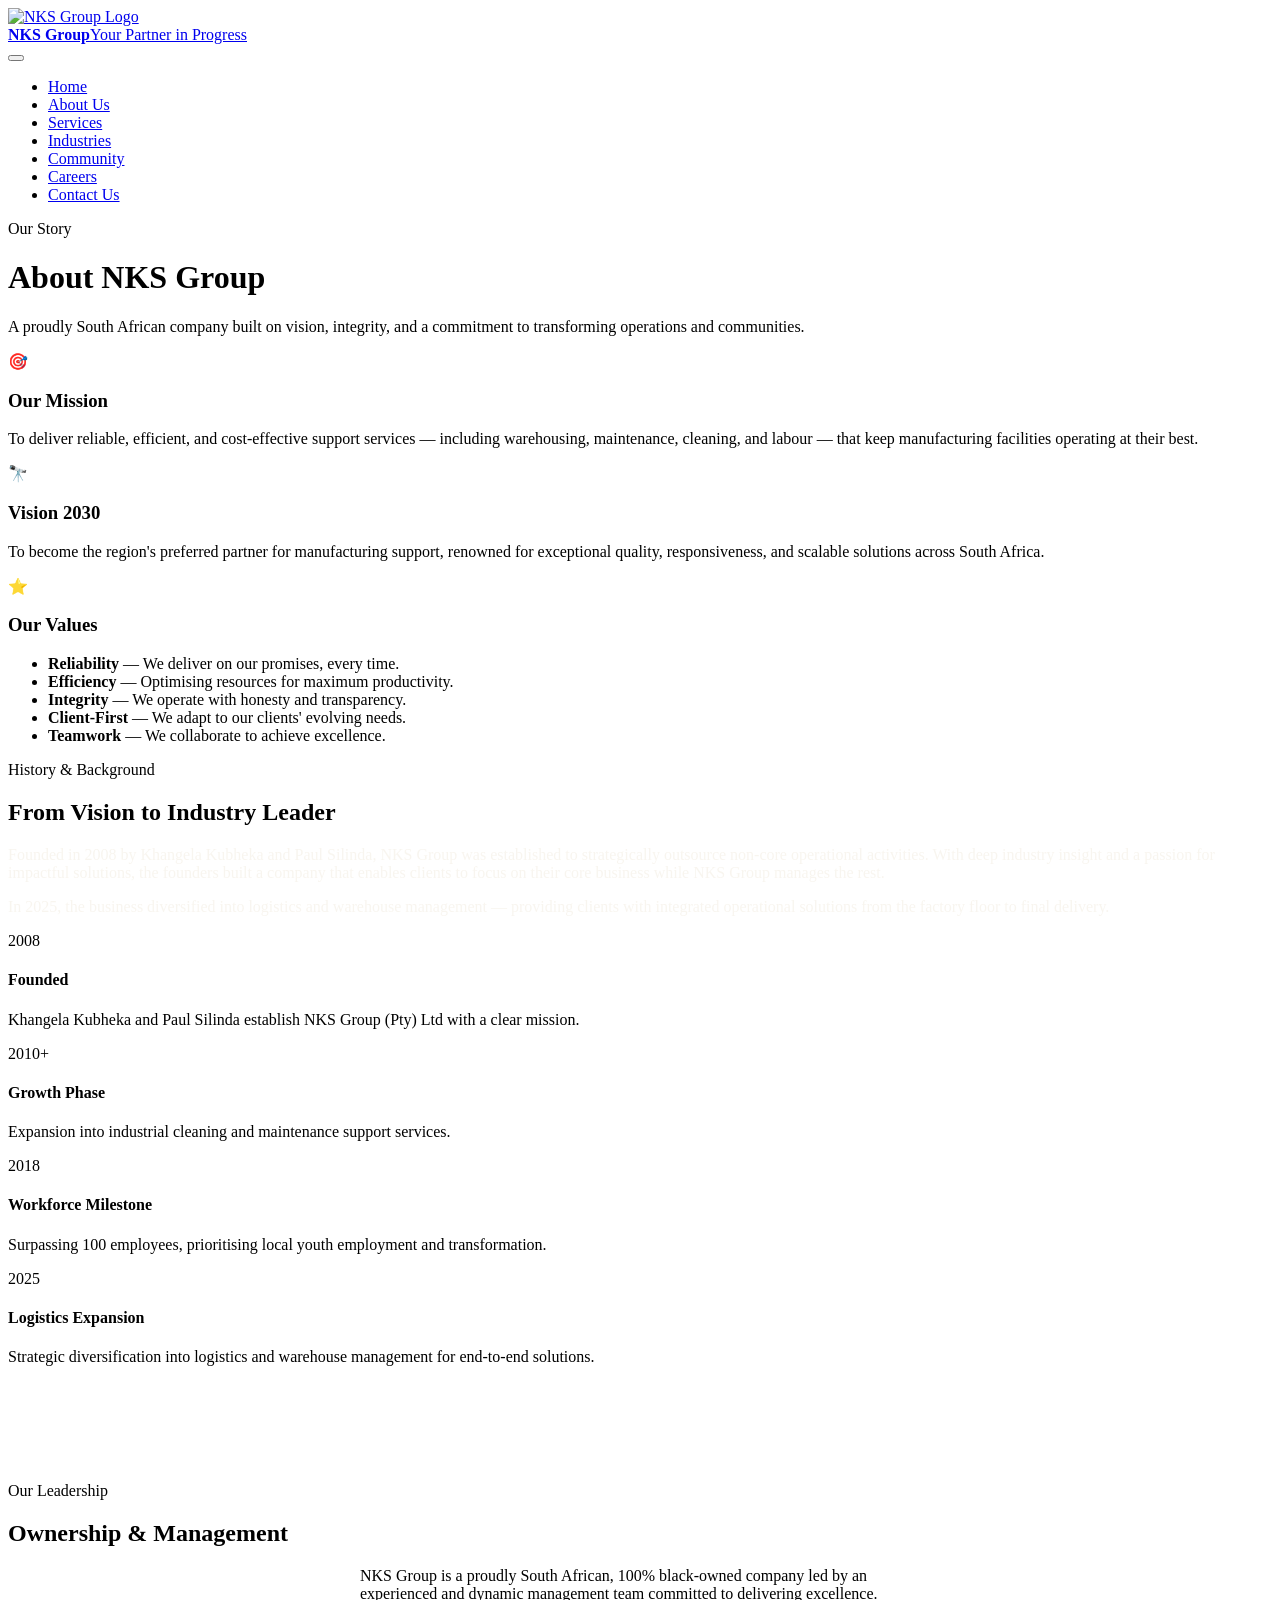
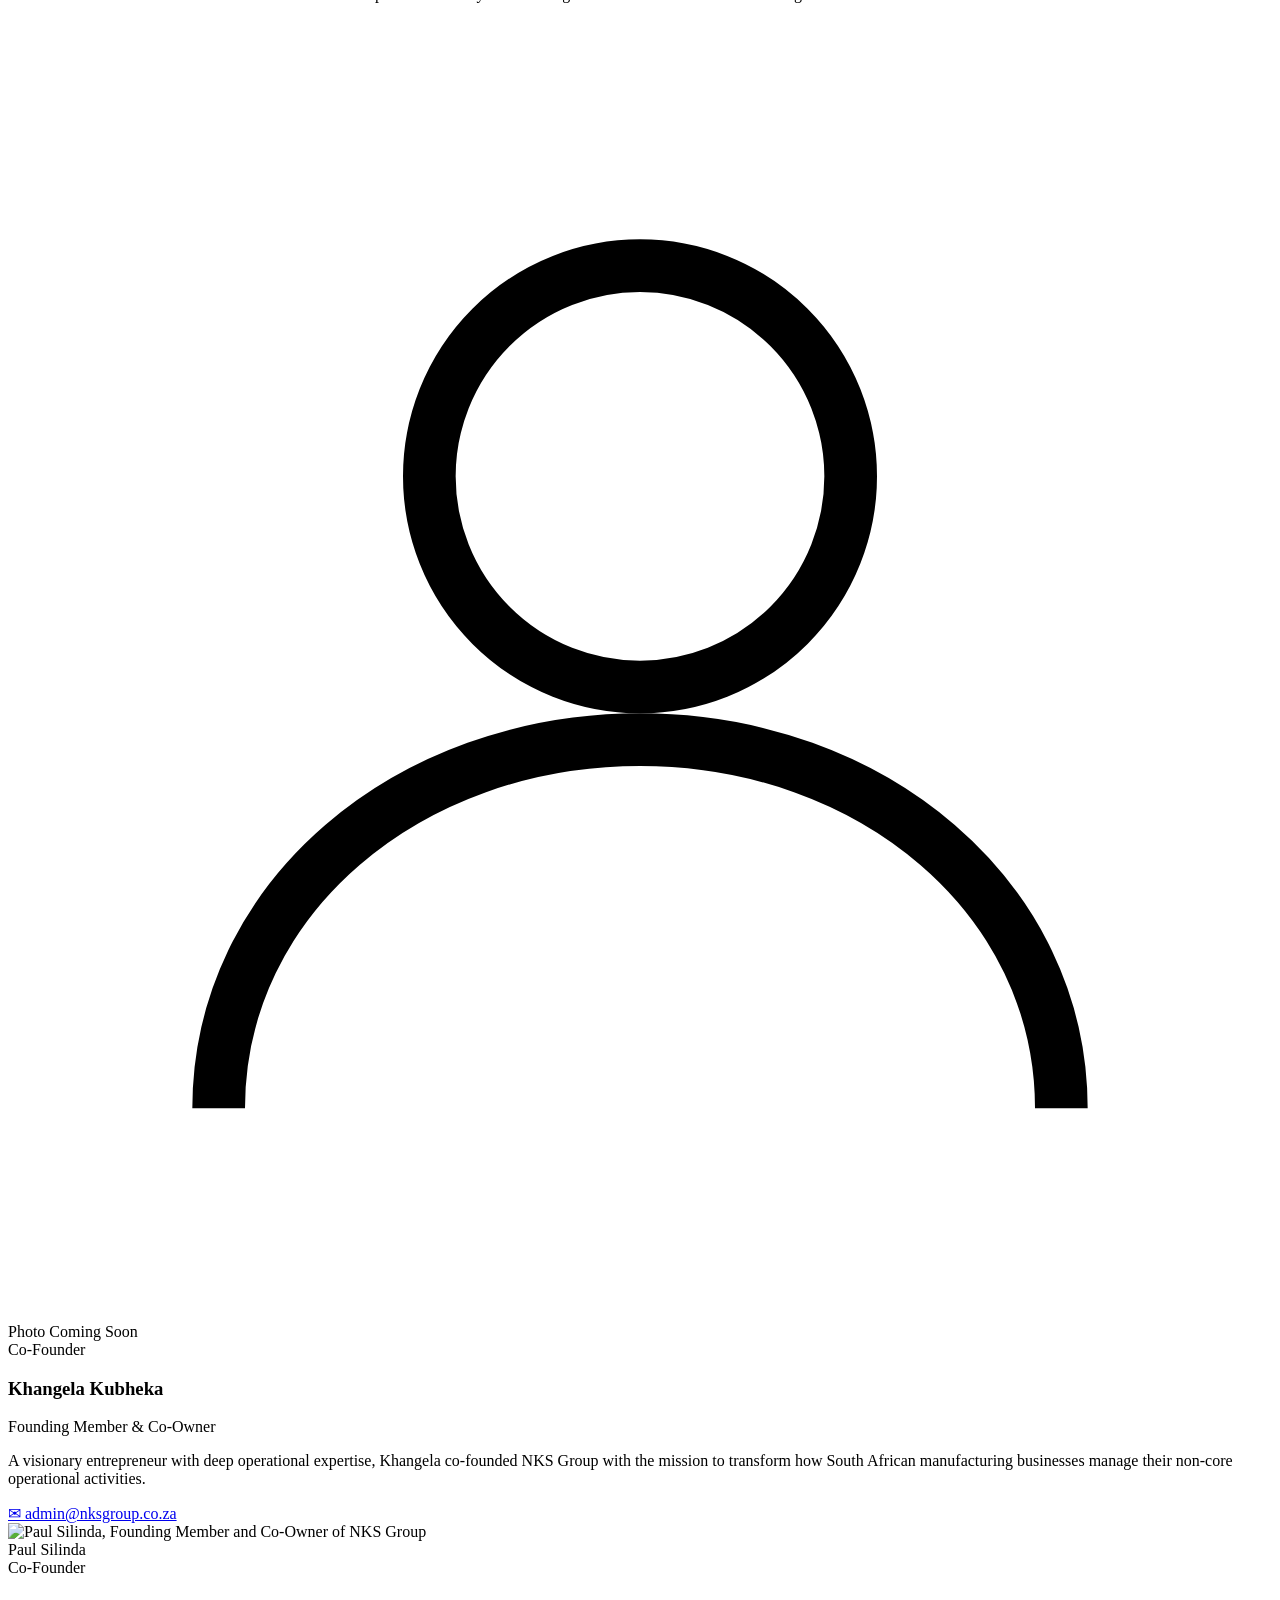
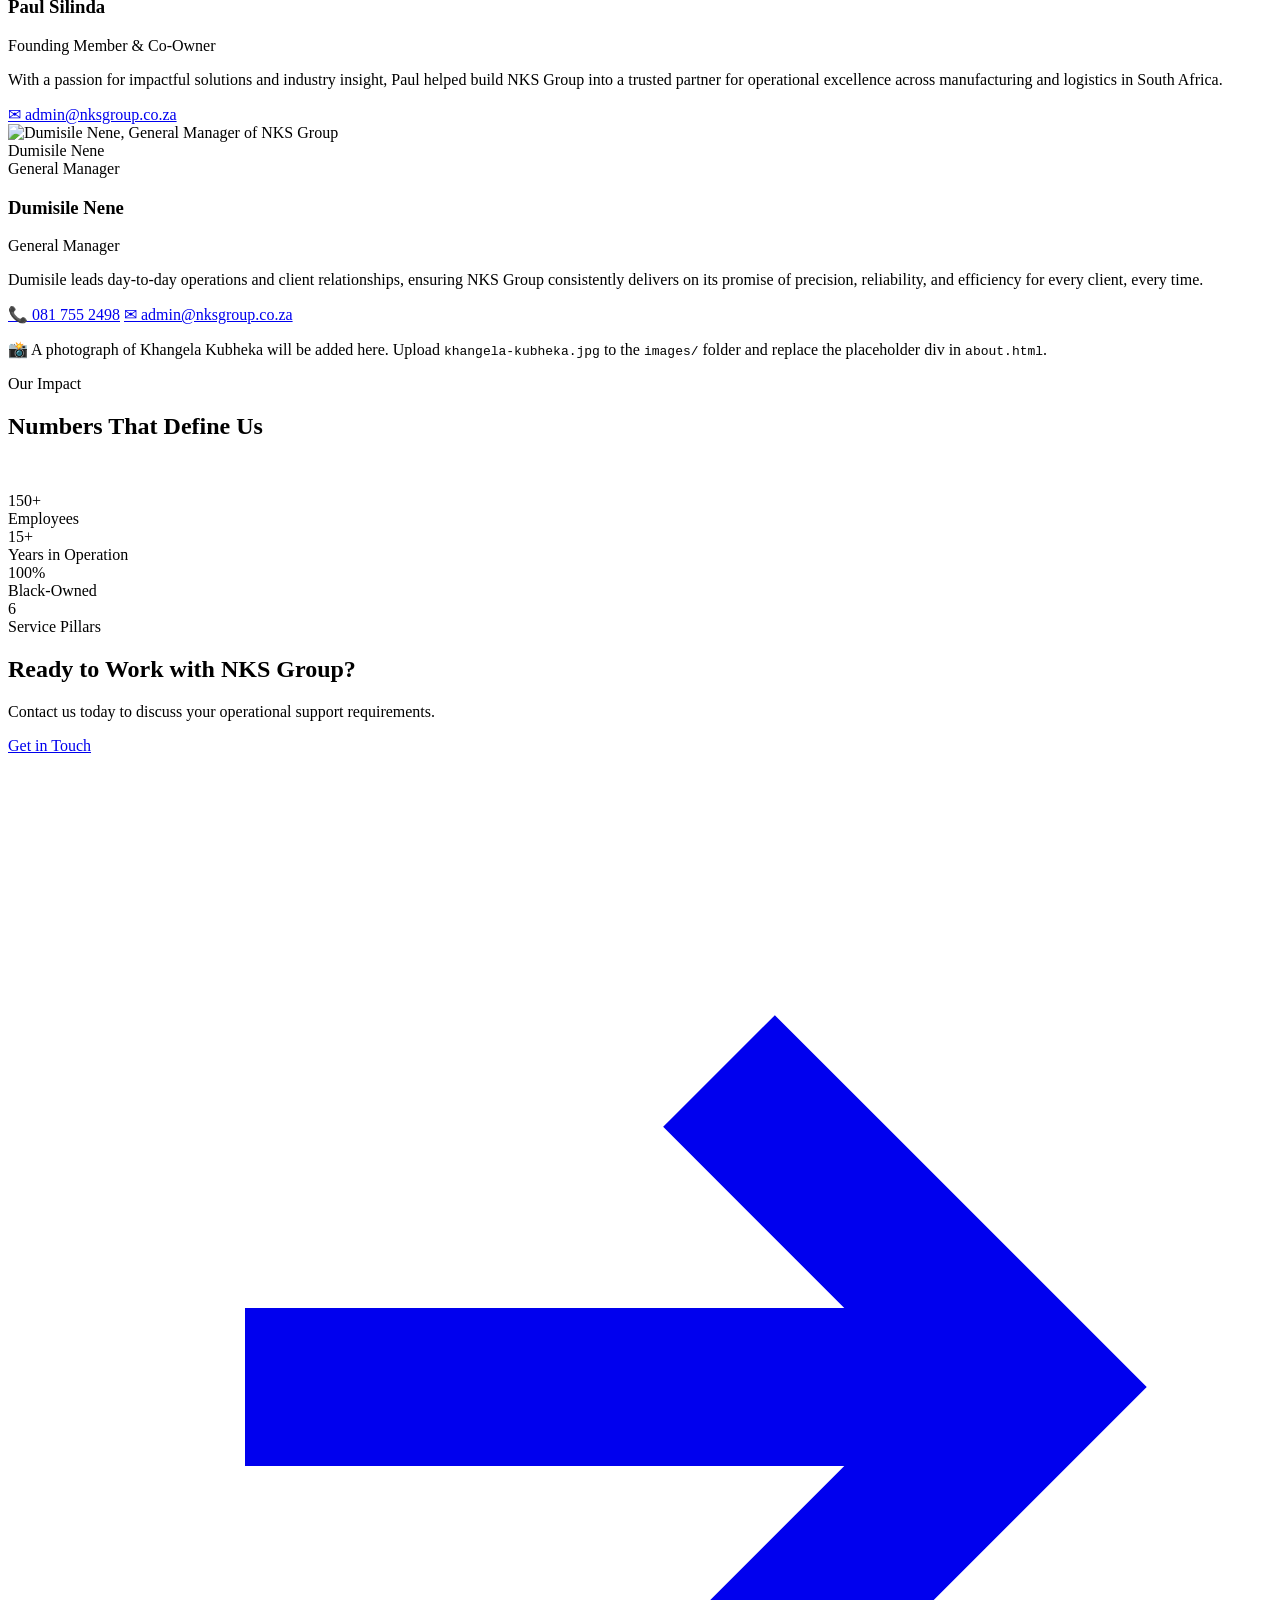
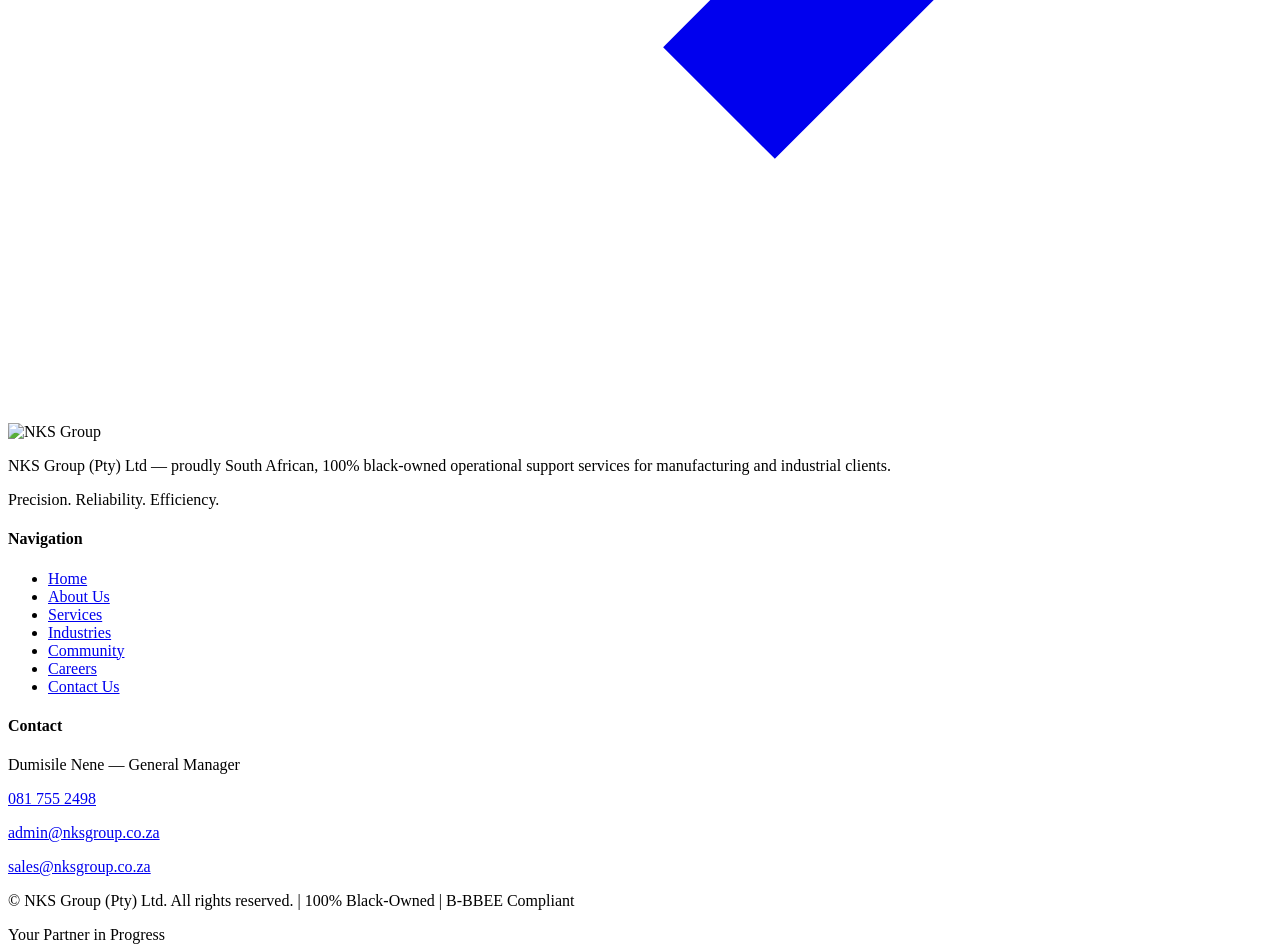
==== about.html @ 4000f58e "Add files via upload" ====
<!DOCTYPE html>
<html lang="en">
<head>
  <meta charset="UTF-8"/><meta name="viewport" content="width=device-width, initial-scale=1.0"/>
  <meta name="description" content="About NKS Group — Our mission, vision, values, history and leadership team."/>
  <title>About Us — NKS Group (Pty) Ltd</title>
  <link rel="stylesheet" href="css/style.css"/>
</head>
<body>

<nav class="navbar" id="navbar">
  <div class="nav-inner">
    <a href="index.html" class="nav-logo"><img src="images/logo.png" alt="NKS Group Logo"/><div class="nav-logo-text"><strong>NKS Group</strong><span>Your Partner in Progress</span></div></a>
    <button class="nav-toggle" id="navToggle" aria-expanded="false" aria-label="Toggle navigation"><span></span><span></span><span></span></button>
    <ul class="nav-links" id="navLinks">
      <li><a href="index.html">Home</a></li>
      <li><a href="about.html" class="active">About Us</a></li>
      <li><a href="services.html">Services</a></li>
      <li><a href="industries.html">Industries</a></li>
      <li><a href="community.html">Community</a></li>
      <li><a href="careers.html">Careers</a></li>
      <li><a href="contact.html" class="nav-cta-btn">Contact Us</a></li>
    </ul>
  </div>
</nav>

<div class="page-hero">
  <div class="wrap page-hero-inner">
    <div class="eyebrow light">Our Story</div>
    <h1>About NKS Group</h1>
    <div class="page-hero-line"></div>
    <p>A proudly South African company built on vision, integrity, and a commitment to transforming operations and communities.</p>
  </div>
</div>

<!-- MVV -->
<section class="section">
  <div class="wrap">
    <div class="mvv-row">
      <div class="mvv-card dark fade-up">
        <span class="mvv-icon">🎯</span>
        <h3>Our Mission</h3>
        <p>To deliver reliable, efficient, and cost-effective support services — including warehousing, maintenance, cleaning, and labour — that keep manufacturing facilities operating at their best.</p>
      </div>
      <div class="mvv-card green fade-up">
        <span class="mvv-icon">🔭</span>
        <h3>Vision 2030</h3>
        <p>To become the region's preferred partner for manufacturing support, renowned for exceptional quality, responsiveness, and scalable solutions across South Africa.</p>
      </div>
      <div class="mvv-card light fade-up">
        <span class="mvv-icon">⭐</span>
        <h3>Our Values</h3>
        <ul class="values-ul">
          <li><strong>Reliability</strong> — We deliver on our promises, every time.</li>
          <li><strong>Efficiency</strong> — Optimising resources for maximum productivity.</li>
          <li><strong>Integrity</strong> — We operate with honesty and transparency.</li>
          <li><strong>Client-First</strong> — We adapt to our clients' evolving needs.</li>
          <li><strong>Teamwork</strong> — We collaborate to achieve excellence.</li>
        </ul>
      </div>
    </div>
  </div>
</section>

<!-- HISTORY -->
<section class="section" style="background:var(--navy-2); padding-top:0; padding-bottom:100px;">
  <div class="wrap">
    <div class="grid-2">
      <div class="col-txt">
        <div class="eyebrow light">History &amp; Background</div>
        <h2 style="color:var(--cream)">From Vision to Industry Leader</h2>
        <span class="gold-line"></span>
        <p style="color:rgba(245,240,232,0.68)">Founded in 2008 by Khangela Kubheka and Paul Silinda, NKS Group was established to strategically outsource non-core operational activities. With deep industry insight and a passion for impactful solutions, the founders built a company that enables clients to focus on their core business while NKS Group manages the rest.</p>
        <p style="color:rgba(245,240,232,0.68)">In 2025, the business diversified into logistics and warehouse management — providing clients with integrated operational solutions from the factory floor to final delivery.</p>
      </div>
      <div class="col-img">
        <div class="tl">
          <div class="tl-item fade-up">
            <span class="tl-year">2008</span>
            <h4>Founded</h4>
            <p>Khangela Kubheka and Paul Silinda establish NKS Group (Pty) Ltd with a clear mission.</p>
          </div>
          <div class="tl-item fade-up">
            <span class="tl-year">2010+</span>
            <h4>Growth Phase</h4>
            <p>Expansion into industrial cleaning and maintenance support services.</p>
          </div>
          <div class="tl-item fade-up">
            <span class="tl-year">2018</span>
            <h4>Workforce Milestone</h4>
            <p>Surpassing 100 employees, prioritising local youth employment and transformation.</p>
          </div>
          <div class="tl-item fade-up">
            <span class="tl-year">2025</span>
            <h4>Logistics Expansion</h4>
            <p>Strategic diversification into logistics and warehouse management for end-to-end solutions.</p>
          </div>
        </div>
      </div>
    </div>
  </div>
</section>

<!-- LEADERSHIP -->
<section class="section team-section">
  <div class="wrap">
    <div class="txt-center">
      <div class="eyebrow">Our Leadership</div>
      <h2>Ownership &amp; Management</h2>
      <span class="gold-line center"></span>
      <p style="max-width:560px;margin:0 auto 52px;">NKS Group is a proudly South African, 100% black-owned company led by an experienced and dynamic management team committed to delivering excellence.</p>
    </div>

    <div class="team-grid">

      <!-- KHANGELA KUBHEKA — placeholder -->
      <div class="team-card fade-up">
        <div class="team-photo">
          <div class="team-photo-placeholder">
            <svg viewBox="0 0 24 24" fill="none" stroke="currentColor" stroke-width="1"><circle cx="12" cy="8" r="4"/><path d="M4 20c0-4 3.6-7 8-7s8 3 8 7"/></svg>
            <span>Photo Coming Soon</span>
          </div>
          <div class="team-photo-overlay"></div>
        </div>
        <div class="team-body">
          <span class="team-badge founder">Co-Founder</span>
          <h3>Khangela Kubheka</h3>
          <span class="team-role">Founding Member &amp; Co-Owner</span>
          <p class="team-bio">A visionary entrepreneur with deep operational expertise, Khangela co-founded NKS Group with the mission to transform how South African manufacturing businesses manage their non-core operational activities.</p>
          <div class="team-links">
            <a href="mailto:admin@nksgroup.co.za" class="team-link">✉ admin@nksgroup.co.za</a>
          </div>
        </div>
      </div>

      <!-- PAUL SILINDA — real photo -->
      <div class="team-card fade-up">
        <div class="team-photo bw">
          <img src="images/paul-silinda.png" alt="Paul Silinda, Founding Member and Co-Owner of NKS Group"/>
          <div class="team-photo-overlay"></div>
          <div class="team-photo-name"><span>Paul Silinda</span></div>
        </div>
        <div class="team-body">
          <span class="team-badge founder">Co-Founder</span>
          <h3>Paul Silinda</h3>
          <span class="team-role">Founding Member &amp; Co-Owner</span>
          <p class="team-bio">With a passion for impactful solutions and industry insight, Paul helped build NKS Group into a trusted partner for operational excellence across manufacturing and logistics in South Africa.</p>
          <div class="team-links">
            <a href="mailto:admin@nksgroup.co.za" class="team-link">✉ admin@nksgroup.co.za</a>
          </div>
        </div>
      </div>

      <!-- DUMISILE NENE — real photo -->
      <div class="team-card fade-up">
        <div class="team-photo">
          <img src="images/dumisile-nene.jpg" alt="Dumisile Nene, General Manager of NKS Group"/>
          <div class="team-photo-overlay"></div>
          <div class="team-photo-name"><span>Dumisile Nene</span></div>
        </div>
        <div class="team-body">
          <span class="team-badge gm">General Manager</span>
          <h3>Dumisile Nene</h3>
          <span class="team-role">General Manager</span>
          <p class="team-bio">Dumisile leads day-to-day operations and client relationships, ensuring NKS Group consistently delivers on its promise of precision, reliability, and efficiency for every client, every time.</p>
          <div class="team-links">
            <a href="tel:0817552498" class="team-link">📞 081 755 2498</a>
            <a href="mailto:admin@nksgroup.co.za" class="team-link">✉ admin@nksgroup.co.za</a>
          </div>
        </div>
      </div>

    </div>
    <p class="photo-pending">📸 A photograph of Khangela Kubheka will be added here. Upload <code>khangela-kubheka.jpg</code> to the <code>images/</code> folder and replace the placeholder div in <code>about.html</code>.</p>
  </div>
</section>

<!-- IMPACT -->
<section class="section impact-section">
  <div class="wrap txt-center">
    <div class="eyebrow light">Our Impact</div>
    <h2>Numbers That Define Us</h2>
    <span class="gold-line center"></span>
    <div class="impact-grid" style="margin-top:52px">
      <div class="impact-tile fade-up"><div class="impact-n">150+</div><span class="impact-l">Employees</span></div>
      <div class="impact-tile fade-up"><div class="impact-n">15+</div><span class="impact-l">Years in Operation</span></div>
      <div class="impact-tile fade-up"><div class="impact-n">100%</div><span class="impact-l">Black-Owned</span></div>
      <div class="impact-tile fade-up"><div class="impact-n">6</div><span class="impact-l">Service Pillars</span></div>
    </div>
  </div>
</section>

<section class="cta-band"><div class="cta-band-inner">
  <h2>Ready to Work with NKS Group?</h2>
  <p>Contact us today to discuss your operational support requirements.</p>
  <a href="contact.html" class="btn btn-gold">Get in Touch <svg viewBox="0 0 16 16" fill="none" stroke="currentColor" stroke-width="2"><path d="M3 8h10M9 4l4 4-4 4"/></svg></a>
</div></section>

<footer class="footer"><div class="wrap">
  <div class="footer-grid">
    <div class="footer-brand"><img src="images/logo.png" alt="NKS Group"/><p>NKS Group (Pty) Ltd — proudly South African, 100% black-owned operational support services for manufacturing and industrial clients.</p><div class="footer-tagline">Precision. Reliability. Efficiency.</div></div>
    <div class="footer-col"><h4>Navigation</h4><ul><li><a href="index.html">Home</a></li><li><a href="about.html">About Us</a></li><li><a href="services.html">Services</a></li><li><a href="industries.html">Industries</a></li><li><a href="community.html">Community</a></li><li><a href="careers.html">Careers</a></li><li><a href="contact.html">Contact Us</a></li></ul></div>
    <div class="footer-col"><h4>Contact</h4><p>Dumisile Nene — General Manager</p><p><a href="tel:0817552498">081 755 2498</a></p><p><a href="mailto:admin@nksgroup.co.za">admin@nksgroup.co.za</a></p><p><a href="mailto:sales@nksgroup.co.za">sales@nksgroup.co.za</a></p></div>
  </div>
  <div class="footer-bottom"><p>© <span id="year"></span> NKS Group (Pty) Ltd. All rights reserved. | 100% Black-Owned | B-BBEE Compliant</p><span class="footer-bottom-right">Your Partner in Progress</span></div>
</div></footer>
<script src="js/main.js"></script>
</body>
</html>
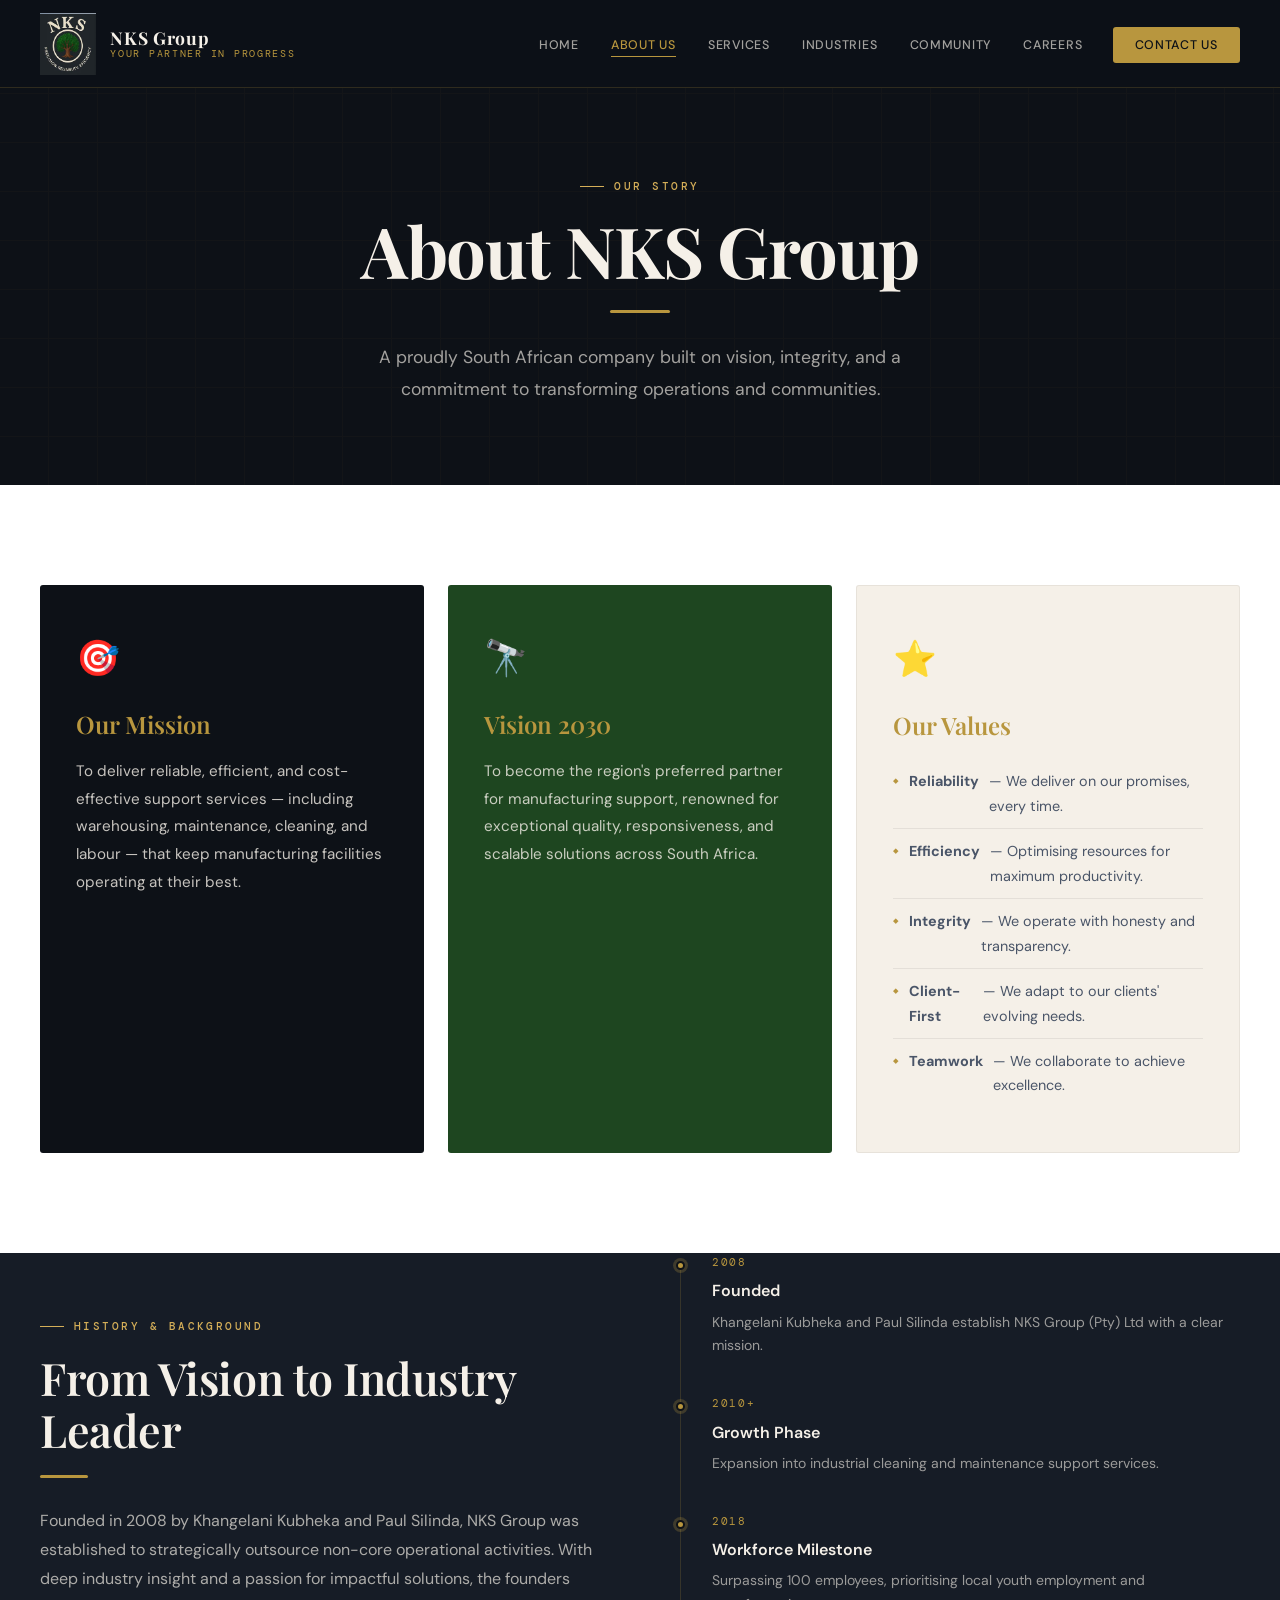
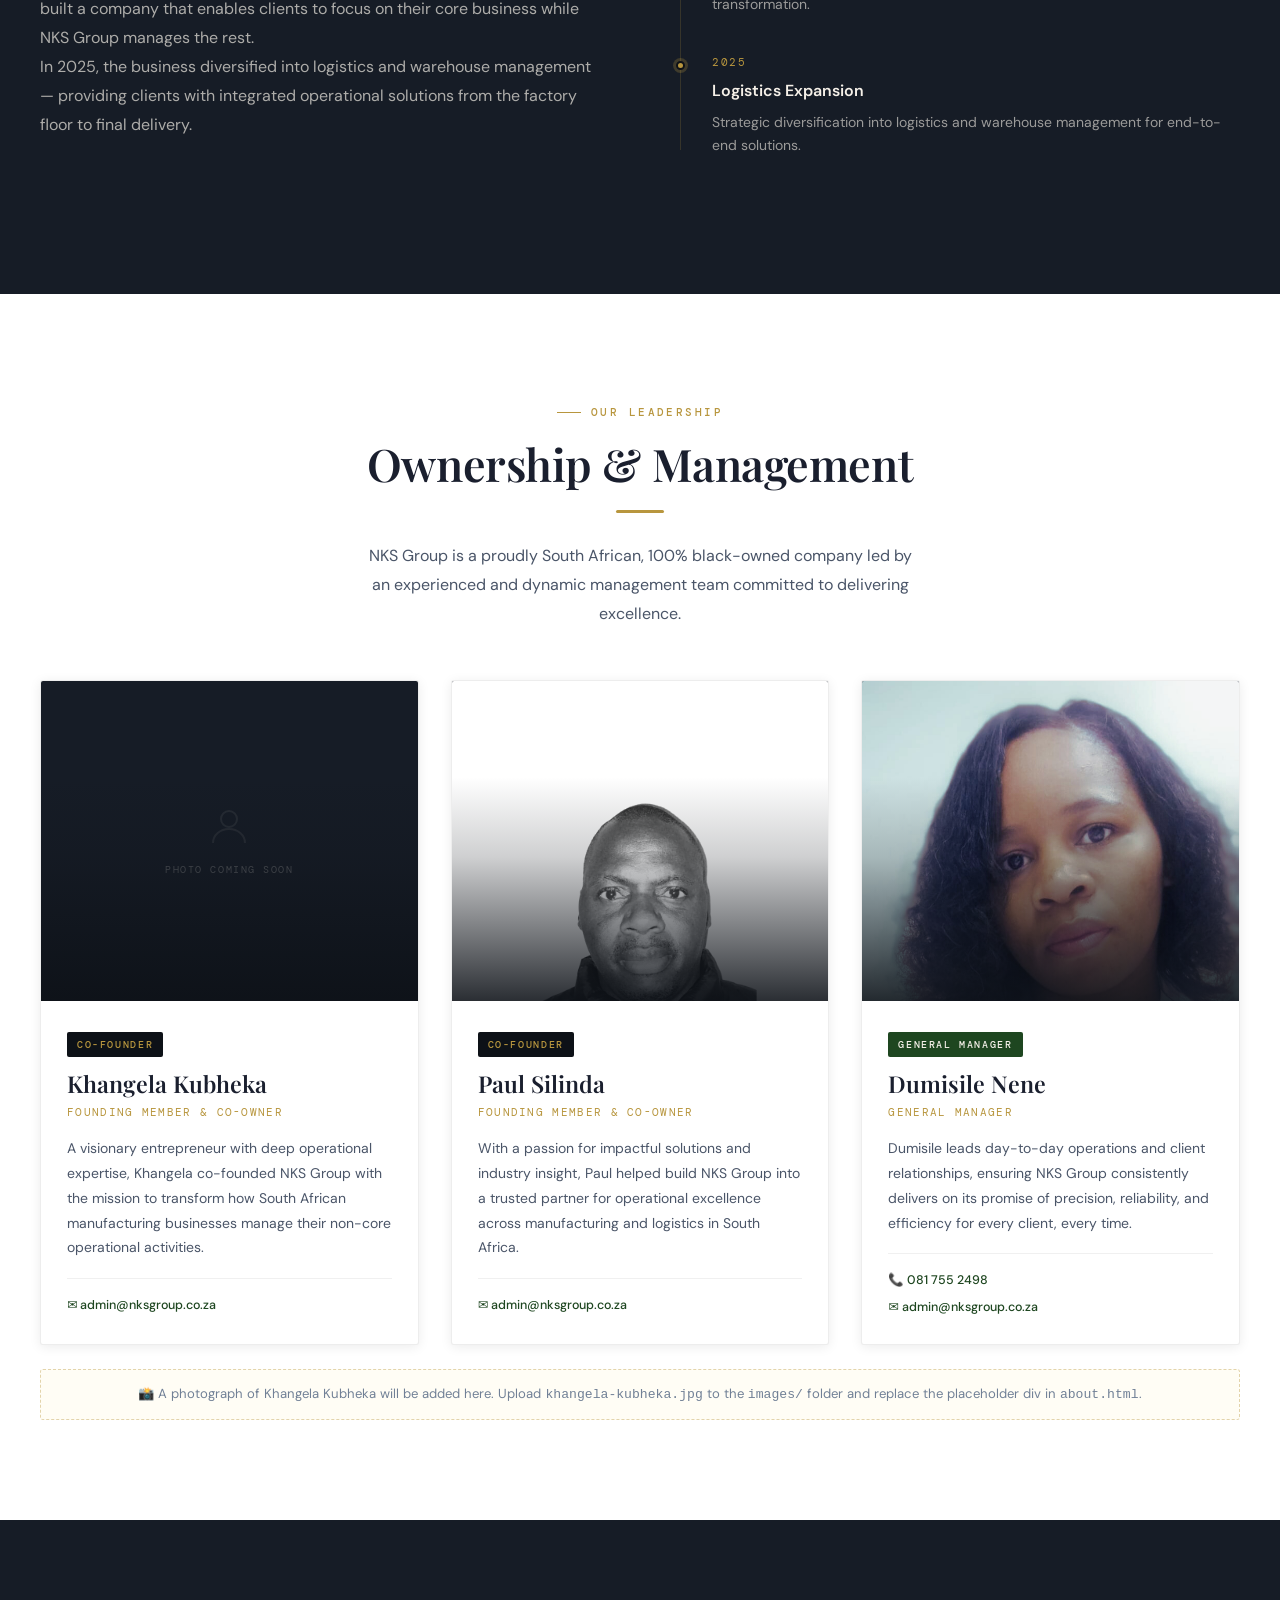
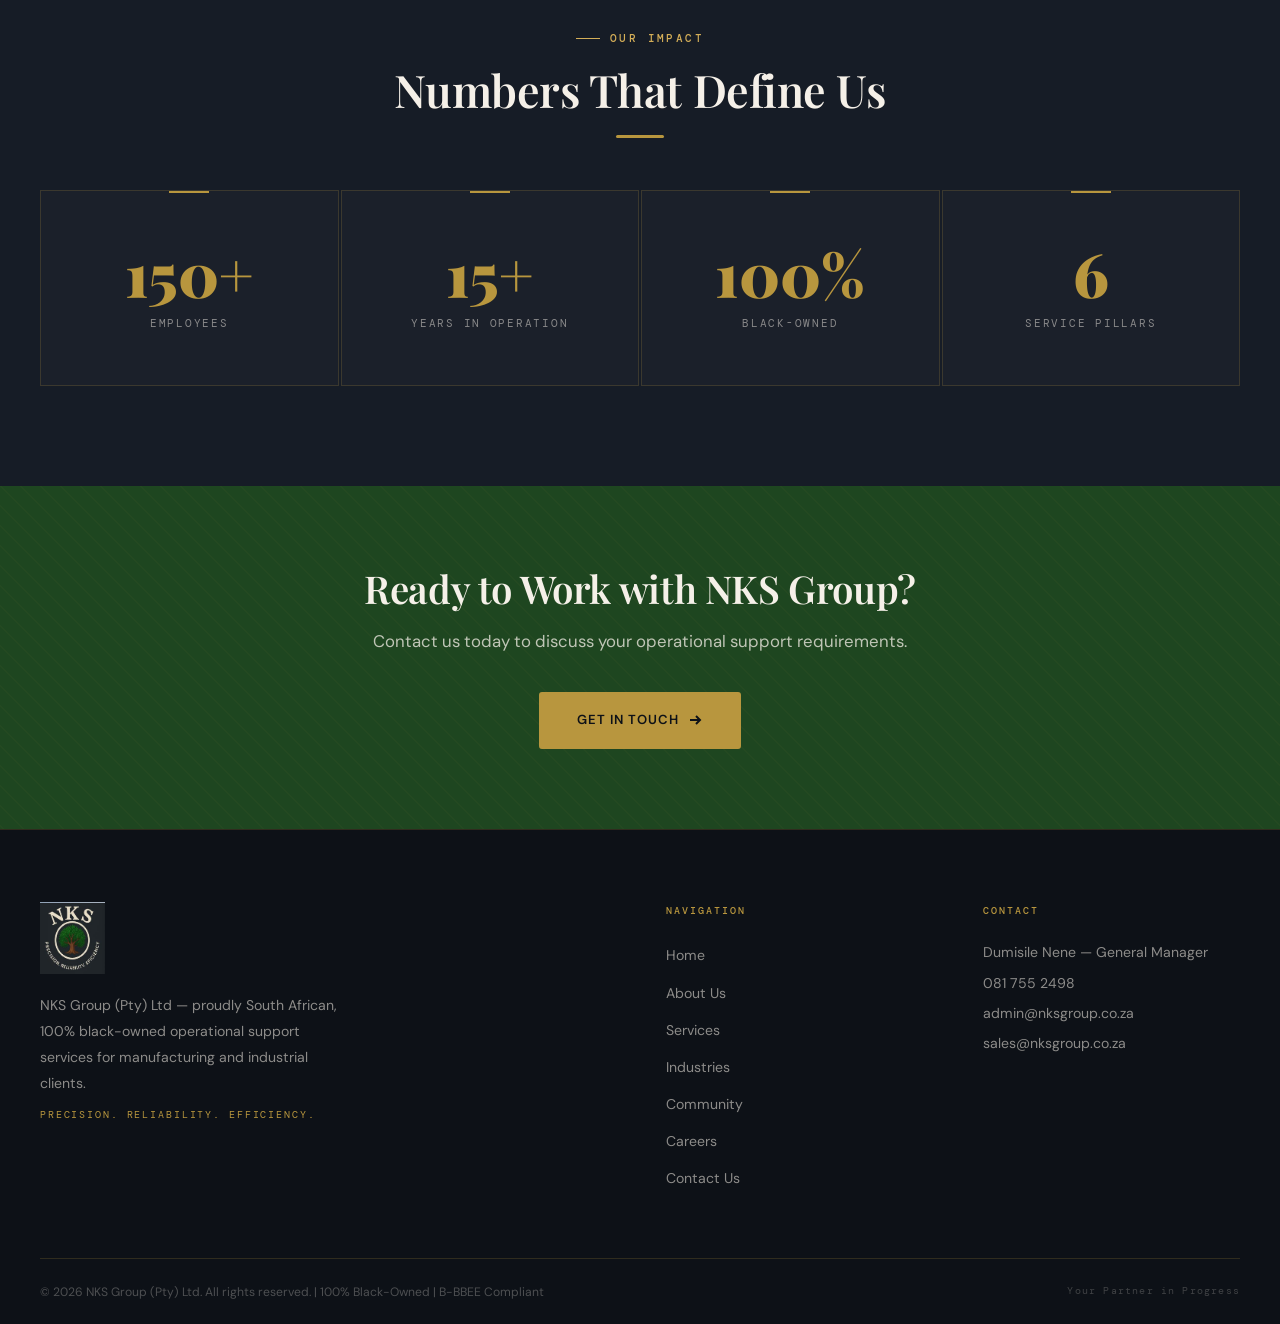
==== commit 08fbcc00: "Update about.html" ====
--- a/about.html
+++ b/about.html
@@ -70,7 +70,7 @@
         <div class="eyebrow light">History &amp; Background</div>
         <h2 style="color:var(--cream)">From Vision to Industry Leader</h2>
         <span class="gold-line"></span>
-        <p style="color:rgba(245,240,232,0.68)">Founded in 2008 by Khangela Kubheka and Paul Silinda, NKS Group was established to strategically outsource non-core operational activities. With deep industry insight and a passion for impactful solutions, the founders built a company that enables clients to focus on their core business while NKS Group manages the rest.</p>
+        <p style="color:rgba(245,240,232,0.68)">Founded in 2008 by Khangelani Kubheka and Paul Silinda, NKS Group was established to strategically outsource non-core operational activities. With deep industry insight and a passion for impactful solutions, the founders built a company that enables clients to focus on their core business while NKS Group manages the rest.</p>
         <p style="color:rgba(245,240,232,0.68)">In 2025, the business diversified into logistics and warehouse management — providing clients with integrated operational solutions from the factory floor to final delivery.</p>
       </div>
       <div class="col-img">
@@ -78,7 +78,7 @@
           <div class="tl-item fade-up">
             <span class="tl-year">2008</span>
             <h4>Founded</h4>
-            <p>Khangela Kubheka and Paul Silinda establish NKS Group (Pty) Ltd with a clear mission.</p>
+            <p>Khangelani Kubheka and Paul Silinda establish NKS Group (Pty) Ltd with a clear mission.</p>
           </div>
           <div class="tl-item fade-up">
             <span class="tl-year">2010+</span>
--- a/css/style.css
+++ b/css/style.css
@@ -0,0 +1,613 @@
+/* ═══════════════════════════════════════════════════════════
+   NKS GROUP — EXECUTIVE WEBSITE
+   Aesthetic: Luxury Industrial · Dark Authority · Gold Precision
+   Fonts: Playfair Display (display) + DM Sans (body)
+   Palette: Deep Navy #0d1117 · Forest Green #1e4620 · 
+            Gold #b8963e · Cream #f5f0e8 · Steel #8a9bb0
+   ═══════════════════════════════════════════════════════════ */
+
+@import url('https://fonts.googleapis.com/css2?family=Playfair+Display:ital,wght@0,400;0,600;0,700;0,900;1,400;1,600&family=DM+Sans:wght@300;400;500;600&family=DM+Mono:wght@400;500&display=swap');
+
+:root {
+  --navy:        #0d1117;
+  --navy-2:      #161c26;
+  --navy-3:      #1e2736;
+  --green:       #1e4620;
+  --green-2:     #2a5e2d;
+  --green-light: #2d6b30;
+  --gold:        #b8963e;
+  --gold-2:      #d4ae58;
+  --gold-light:  #e8c97a;
+  --cream:       #f5f0e8;
+  --cream-2:     #ede7d9;
+  --steel:       #8a9bb0;
+  --white:       #ffffff;
+  --text-dark:   #1a1f2e;
+  --text-mid:    #4a5568;
+  --text-light:  #718096;
+  --border-dark: rgba(184,150,62,0.2);
+  --border-light: rgba(184,150,62,0.15);
+
+  --font-display: 'Playfair Display', Georgia, serif;
+  --font-body:    'DM Sans', system-ui, sans-serif;
+  --font-mono:    'DM Mono', monospace;
+
+  --max-w:    1280px;
+  --nav-h:    88px;
+  --r:        3px;
+  --shadow-sm: 0 2px 12px rgba(0,0,0,0.08);
+  --shadow:    0 8px 40px rgba(0,0,0,0.14);
+  --shadow-lg: 0 20px 60px rgba(0,0,0,0.22);
+  --transition: all 0.32s cubic-bezier(0.4, 0, 0.2, 1);
+}
+
+/* ── RESET & BASE ── */
+*, *::before, *::after { box-sizing: border-box; margin: 0; padding: 0; }
+html { scroll-behavior: smooth; font-size: 16px; }
+body { font-family: var(--font-body); color: var(--text-dark); background: var(--white); line-height: 1.7; overflow-x: hidden; -webkit-font-smoothing: antialiased; }
+img { max-width: 100%; height: auto; display: block; }
+a { color: inherit; text-decoration: none; }
+ul { list-style: none; }
+button { cursor: pointer; border: none; background: none; font-family: inherit; }
+
+/* ── TYPOGRAPHY ── */
+h1 { font-family: var(--font-display); font-size: clamp(2.6rem, 5.5vw, 4.8rem); font-weight: 700; line-height: 1.08; letter-spacing: -0.02em; }
+h2 { font-family: var(--font-display); font-size: clamp(2rem, 3.5vw, 3.2rem); font-weight: 600; line-height: 1.15; letter-spacing: -0.01em; }
+h3 { font-family: var(--font-display); font-size: clamp(1.3rem, 2vw, 1.75rem); font-weight: 600; line-height: 1.3; }
+h4 { font-family: var(--font-body); font-size: 0.95rem; font-weight: 600; }
+p  { font-size: 1rem; line-height: 1.82; color: var(--text-mid); }
+
+/* ── LAYOUT ── */
+.wrap    { max-width: var(--max-w); margin: 0 auto; padding: 0 40px; }
+.section { padding: 100px 0; }
+.section-sm { padding: 64px 0; }
+.grid-2  { display: grid; grid-template-columns: 1fr 1fr; gap: 80px; align-items: center; }
+.grid-3  { display: grid; grid-template-columns: repeat(3, 1fr); gap: 28px; }
+.grid-4  { display: grid; grid-template-columns: repeat(4, 1fr); gap: 24px; }
+.grid-2.flip .col-img { order: 2; }
+.grid-2.flip .col-txt { order: 1; }
+.txt-center { text-align: center; }
+
+/* ── LABELS / EYEBROWS ── */
+.eyebrow {
+  display: inline-flex; align-items: center; gap: 10px;
+  font-family: var(--font-mono); font-size: 0.7rem; font-weight: 500;
+  letter-spacing: 0.22em; text-transform: uppercase; color: var(--gold);
+  margin-bottom: 16px;
+}
+.eyebrow::before { content: ''; display: block; width: 24px; height: 1px; background: var(--gold); }
+.eyebrow.light { color: var(--gold-2); }
+.eyebrow.light::before { background: var(--gold-2); }
+
+/* ── BUTTONS ── */
+.btn {
+  display: inline-flex; align-items: center; gap: 8px;
+  font-family: var(--font-body); font-size: 0.82rem; font-weight: 600;
+  letter-spacing: 0.08em; text-transform: uppercase;
+  padding: 15px 36px; border-radius: var(--r);
+  transition: var(--transition); position: relative; overflow: hidden;
+}
+.btn-gold { background: var(--gold); color: var(--navy); border: 2px solid var(--gold); }
+.btn-gold:hover { background: var(--gold-2); border-color: var(--gold-2); transform: translateY(-2px); box-shadow: 0 10px 28px rgba(184,150,62,0.4); }
+.btn-ghost { background: transparent; color: var(--cream); border: 2px solid rgba(245,240,232,0.35); }
+.btn-ghost:hover { border-color: var(--gold); color: var(--gold); }
+.btn-dark { background: var(--navy); color: var(--gold); border: 2px solid var(--navy); }
+.btn-dark:hover { background: var(--navy-3); transform: translateY(-2px); box-shadow: var(--shadow-sm); }
+.btn-outline-gold { background: transparent; color: var(--gold); border: 2px solid var(--gold); }
+.btn-outline-gold:hover { background: var(--gold); color: var(--navy); }
+.btn svg { width: 16px; height: 16px; transition: transform 0.2s; }
+.btn:hover svg { transform: translateX(3px); }
+
+/* ── DIVIDER LINE ── */
+.gold-line { display: block; width: 48px; height: 3px; background: var(--gold); margin: 20px 0 28px; border-radius: 2px; }
+.gold-line.center { margin: 20px auto 28px; }
+
+/* ══════════════════════════════════════════════════
+   NAVIGATION
+══════════════════════════════════════════════════ */
+.navbar {
+  position: fixed; top: 0; left: 0; right: 0; z-index: 999;
+  height: var(--nav-h);
+  background: rgba(13,17,23,0.96);
+  backdrop-filter: blur(20px) saturate(180%);
+  border-bottom: 1px solid var(--border-dark);
+  transition: var(--transition);
+}
+.navbar.scrolled { height: 72px; background: rgba(13,17,23,0.99); }
+.nav-inner {
+  max-width: var(--max-w); margin: 0 auto; padding: 0 40px;
+  height: 100%; display: flex; align-items: center; justify-content: space-between;
+}
+.nav-logo { display: flex; align-items: center; gap: 14px; }
+.nav-logo img { height: 62px; width: auto; transition: var(--transition); }
+.navbar.scrolled .nav-logo img { height: 52px; }
+.nav-logo-text { display: flex; flex-direction: column; line-height: 1.2; }
+.nav-logo-text strong { font-family: var(--font-display); font-size: 1.1rem; font-weight: 700; color: var(--cream); letter-spacing: 0.04em; }
+.nav-logo-text span { font-family: var(--font-mono); font-size: 0.6rem; letter-spacing: 0.18em; text-transform: uppercase; color: var(--gold); }
+.nav-links { display: flex; align-items: center; gap: 4px; }
+.nav-links a {
+  font-size: 0.78rem; font-weight: 500; letter-spacing: 0.06em; text-transform: uppercase;
+  color: rgba(245,240,232,0.65); padding: 8px 14px; border-radius: var(--r);
+  transition: var(--transition); position: relative;
+}
+.nav-links a::after {
+  content: ''; position: absolute; bottom: 4px; left: 14px; right: 14px;
+  height: 1px; background: var(--gold); transform: scaleX(0);
+  transform-origin: left; transition: transform 0.3s ease;
+}
+.nav-links a:hover { color: var(--cream); }
+.nav-links a:hover::after, .nav-links a.active::after { transform: scaleX(1); }
+.nav-links a.active { color: var(--gold); }
+.nav-cta-btn {
+  font-size: 0.75rem; font-weight: 600; letter-spacing: 0.1em; text-transform: uppercase;
+  background: var(--gold); color: var(--navy) !important; padding: 10px 22px !important;
+  border-radius: var(--r); margin-left: 12px; transition: var(--transition) !important;
+}
+.nav-cta-btn::after { display: none !important; }
+.nav-cta-btn:hover { background: var(--gold-2) !important; transform: translateY(-1px); box-shadow: 0 6px 20px rgba(184,150,62,0.35) !important; }
+.nav-toggle { display: none; flex-direction: column; gap: 5px; padding: 8px; }
+.nav-toggle span { display: block; width: 22px; height: 2px; background: var(--cream); border-radius: 2px; transition: var(--transition); }
+
+/* ══════════════════════════════════════════════════
+   HERO — HOMEPAGE
+══════════════════════════════════════════════════ */
+.hero {
+  min-height: 100vh;
+  background: var(--navy);
+  display: grid; grid-template-columns: 1fr 1fr;
+  align-items: center;
+  padding: calc(var(--nav-h) + 60px) 80px 80px;
+  gap: 60px;
+  position: relative; overflow: hidden;
+}
+.hero-texture {
+  position: absolute; inset: 0; pointer-events: none; opacity: 0.035;
+  background-image:
+    repeating-linear-gradient(0deg, transparent, transparent 48px, rgba(184,150,62,1) 48px, rgba(184,150,62,1) 49px),
+    repeating-linear-gradient(90deg, transparent, transparent 48px, rgba(184,150,62,1) 48px, rgba(184,150,62,1) 49px);
+}
+.hero-glow {
+  position: absolute; width: 600px; height: 600px; border-radius: 50%;
+  background: radial-gradient(circle, rgba(30,70,32,0.35) 0%, transparent 70%);
+  top: -100px; right: -100px; pointer-events: none;
+}
+.hero-content { position: relative; z-index: 2; }
+.hero-badge {
+  display: inline-flex; align-items: center; gap: 8px;
+  font-family: var(--font-mono); font-size: 0.68rem; font-weight: 500;
+  letter-spacing: 0.2em; text-transform: uppercase; color: var(--gold);
+  border: 1px solid var(--border-dark); padding: 7px 16px; border-radius: 2px;
+  margin-bottom: 32px; background: rgba(184,150,62,0.06);
+}
+.hero-badge::before { content: ''; width: 6px; height: 6px; border-radius: 50%; background: var(--gold); animation: pulse 2s infinite; }
+@keyframes pulse { 0%,100%{opacity:1;transform:scale(1)} 50%{opacity:0.4;transform:scale(0.8)} }
+.hero h1 { color: var(--cream); margin-bottom: 28px; }
+.hero h1 em { font-style: italic; color: var(--gold); }
+.hero-lead { font-size: 1.08rem; color: rgba(245,240,232,0.68); max-width: 500px; margin-bottom: 44px; line-height: 1.85; }
+.hero-actions { display: flex; gap: 16px; flex-wrap: wrap; margin-bottom: 64px; }
+.hero-stats { display: flex; gap: 0; border-top: 1px solid var(--border-dark); padding-top: 32px; }
+.hero-stat { flex: 1; padding-right: 32px; }
+.hero-stat + .hero-stat { padding-left: 32px; padding-right: 32px; border-left: 1px solid var(--border-dark); }
+.hero-stat:last-child { padding-right: 0; }
+.stat-n { font-family: var(--font-display); font-size: 2.8rem; font-weight: 700; color: var(--gold); line-height: 1; }
+.stat-l { font-family: var(--font-mono); font-size: 0.65rem; letter-spacing: 0.15em; text-transform: uppercase; color: rgba(245,240,232,0.45); margin-top: 6px; display: block; }
+
+/* Hero image side */
+.hero-img-col { position: relative; z-index: 2; }
+.hero-img-stack { position: relative; }
+.hero-img-main { border-radius: 4px; overflow: hidden; position: relative; }
+.hero-img-main img { width: 100%; height: 560px; object-fit: cover; object-position: center top; display: block; }
+.hero-img-main::after {
+  content: ''; position: absolute; inset: 0;
+  background: linear-gradient(135deg, rgba(30,70,32,0.25) 0%, transparent 50%, rgba(13,17,23,0.4) 100%);
+}
+.hero-img-tag {
+  position: absolute; bottom: -1px; left: 0; right: 0;
+  background: linear-gradient(to top, rgba(13,17,23,0.95) 0%, transparent 100%);
+  padding: 48px 28px 24px;
+}
+.hero-img-tag-inner {
+  display: flex; align-items: center; justify-content: space-between;
+}
+.hero-img-label { font-family: var(--font-mono); font-size: 0.65rem; letter-spacing: 0.18em; text-transform: uppercase; color: var(--gold); }
+.hero-img-title { font-family: var(--font-display); font-size: 1.1rem; color: var(--cream); margin-top: 4px; }
+.hero-accent-box {
+  position: absolute; top: -20px; right: -20px;
+  background: var(--gold); color: var(--navy);
+  padding: 20px 24px; border-radius: var(--r);
+  text-align: center; box-shadow: var(--shadow);
+  z-index: 3;
+}
+.hero-accent-box .n { font-family: var(--font-display); font-size: 2.2rem; font-weight: 900; line-height: 1; }
+.hero-accent-box .l { font-family: var(--font-mono); font-size: 0.6rem; letter-spacing: 0.15em; text-transform: uppercase; margin-top: 4px; }
+
+/* ══════════════════════════════════════════════════
+   TRUST STRIP
+══════════════════════════════════════════════════ */
+.trust-strip {
+  background: var(--green); padding: 0;
+  border-top: 1px solid rgba(255,255,255,0.06);
+  border-bottom: 1px solid rgba(255,255,255,0.06);
+  overflow: hidden;
+}
+.trust-scroll {
+  display: flex; align-items: center; gap: 0;
+  white-space: nowrap; padding: 16px 0;
+}
+.trust-item {
+  display: inline-flex; align-items: center; gap: 10px;
+  font-family: var(--font-mono); font-size: 0.68rem; font-weight: 500;
+  letter-spacing: 0.16em; text-transform: uppercase; color: rgba(245,240,232,0.85);
+  padding: 0 32px; border-right: 1px solid rgba(255,255,255,0.12);
+}
+.trust-item svg { color: var(--gold-2); flex-shrink: 0; }
+
+/* ══════════════════════════════════════════════════
+   PAGE HERO (inner pages)
+══════════════════════════════════════════════════ */
+.page-hero {
+  background: var(--navy); position: relative; overflow: hidden;
+  padding: calc(var(--nav-h) + 80px) 0 80px;
+}
+.page-hero::before {
+  content: ''; position: absolute; inset: 0; pointer-events: none;
+  opacity: 0.03;
+  background-image:
+    repeating-linear-gradient(0deg, transparent, transparent 48px, rgba(184,150,62,1) 48px, rgba(184,150,62,1) 49px),
+    repeating-linear-gradient(90deg, transparent, transparent 48px, rgba(184,150,62,1) 48px, rgba(184,150,62,1) 49px);
+}
+.page-hero-inner { position: relative; z-index: 1; text-align: center; }
+.page-hero h1 { color: var(--cream); margin-bottom: 18px; }
+.page-hero p { color: rgba(245,240,232,0.65); font-size: 1.1rem; max-width: 580px; margin: 0 auto; }
+.page-hero-line {
+  width: 60px; height: 3px; background: var(--gold); border-radius: 2px;
+  margin: 22px auto 28px;
+}
+
+/* ══════════════════════════════════════════════════
+   ABOUT PREVIEW (home)
+══════════════════════════════════════════════════ */
+.about-preview { background: var(--cream); }
+.about-preview .col-txt p { margin-bottom: 18px; }
+.value-cards { display: grid; grid-template-columns: 1fr 1fr; gap: 14px; margin-top: 4px; }
+.val-card {
+  background: var(--white); border: 1px solid rgba(0,0,0,0.07);
+  border-left: 3px solid var(--gold); border-radius: var(--r);
+  padding: 20px 18px; transition: var(--transition);
+}
+.val-card:hover { box-shadow: var(--shadow-sm); transform: translateY(-3px); }
+.val-card i { font-size: 1.3rem; margin-bottom: 8px; display: block; }
+.val-card strong { display: block; font-size: 0.9rem; font-weight: 600; color: var(--text-dark); margin-bottom: 4px; }
+.val-card p { font-size: 0.82rem; color: var(--text-light); margin: 0; line-height: 1.6; }
+
+/* ══════════════════════════════════════════════════
+   SERVICES OVERVIEW (home dark strip)
+══════════════════════════════════════════════════ */
+.svc-strip { background: var(--navy-2); }
+.svc-strip h2 { color: var(--cream); }
+.svc-grid { display: grid; grid-template-columns: repeat(3,1fr); gap: 2px; margin-top: 52px; }
+.svc-tile {
+  display: block; position: relative; overflow: hidden;
+  padding: 40px 32px 36px;
+  background: rgba(255,255,255,0.035);
+  border: 1px solid var(--border-dark);
+  transition: var(--transition);
+}
+.svc-tile::after { content: ''; position: absolute; bottom: 0; left: 0; right: 0; height: 2px; background: var(--gold); transform: scaleX(0); transform-origin: left; transition: transform 0.35s ease; }
+.svc-tile:hover { background: rgba(184,150,62,0.07); transform: translateY(-4px); }
+.svc-tile:hover::after { transform: scaleX(1); }
+.svc-tile-num { font-family: var(--font-mono); font-size: 0.62rem; letter-spacing: 0.22em; color: var(--gold); margin-bottom: 24px; display: block; }
+.svc-tile h3 { font-size: 1.1rem; color: var(--cream); margin-bottom: 12px; }
+.svc-tile p { font-size: 0.87rem; color: rgba(245,240,232,0.55); margin: 0; line-height: 1.75; }
+.svc-tile-arrow { position: absolute; bottom: 28px; right: 28px; color: var(--gold); opacity: 0; transform: translateX(-8px); transition: var(--transition); font-size: 1rem; }
+.svc-tile:hover .svc-tile-arrow { opacity: 1; transform: translateX(0); }
+
+/* ══════════════════════════════════════════════════
+   WHY CHOOSE US
+══════════════════════════════════════════════════ */
+.why-us { background: var(--white); }
+.why-grid { display: grid; grid-template-columns: repeat(4,1fr); gap: 24px; margin-top: 52px; }
+.why-card {
+  background: var(--cream); border-radius: var(--r);
+  padding: 36px 26px 32px; text-align: center;
+  border-bottom: 3px solid transparent; transition: var(--transition);
+  position: relative; overflow: hidden;
+}
+.why-card::before { content: ''; position: absolute; top: 0; left: 0; right: 0; height: 1px; background: linear-gradient(90deg, transparent, var(--gold), transparent); opacity: 0; transition: opacity 0.3s; }
+.why-card:hover { border-bottom-color: var(--gold); transform: translateY(-5px); box-shadow: var(--shadow); }
+.why-card:hover::before { opacity: 1; }
+.why-icon { font-size: 1.8rem; margin-bottom: 16px; display: block; }
+.why-card h3 { font-size: 1rem; color: var(--text-dark); margin-bottom: 10px; }
+.why-card p { font-size: 0.85rem; color: var(--text-light); line-height: 1.7; }
+
+/* ══════════════════════════════════════════════════
+   CTA BAND
+══════════════════════════════════════════════════ */
+.cta-band { background: var(--green); padding: 80px 40px; text-align: center; position: relative; overflow: hidden; }
+.cta-band::before { content: ''; position: absolute; inset: 0; opacity: 0.04; background-image: repeating-linear-gradient(45deg, rgba(184,150,62,1) 0, rgba(184,150,62,1) 1px, transparent 0, transparent 50%); background-size: 20px 20px; }
+.cta-band-inner { position: relative; z-index: 1; }
+.cta-band h2 { font-family: var(--font-display); font-size: clamp(1.8rem,3vw,2.8rem); color: var(--cream); margin-bottom: 16px; }
+.cta-band p { color: rgba(245,240,232,0.75); font-size: 1.05rem; margin-bottom: 36px; max-width: 560px; margin-left: auto; margin-right: auto; }
+
+/* ══════════════════════════════════════════════════
+   ABOUT PAGE — MVV CARDS
+══════════════════════════════════════════════════ */
+.mvv-row { display: grid; grid-template-columns: repeat(3,1fr); gap: 24px; }
+.mvv-card { border-radius: var(--r); padding: 44px 36px; position: relative; overflow: hidden; }
+.mvv-card.dark { background: var(--navy); }
+.mvv-card.green { background: var(--green); }
+.mvv-card.light { background: var(--cream); border: 1px solid rgba(0,0,0,0.06); }
+.mvv-card h3 { font-family: var(--font-display); font-size: 1.5rem; color: var(--gold); margin-bottom: 18px; }
+.mvv-card p { font-size: 0.95rem; color: rgba(245,240,232,0.8); line-height: 1.82; }
+.mvv-card.light p { color: var(--text-mid); }
+.mvv-icon { font-size: 2.2rem; margin-bottom: 20px; display: block; }
+.values-ul { list-style: none; }
+.values-ul li { padding: 10px 0; border-bottom: 1px solid rgba(0,0,0,0.07); font-size: 0.9rem; color: var(--text-mid); display: flex; gap: 10px; align-items: flex-start; }
+.values-ul li::before { content: '◆'; color: var(--gold); font-size: 0.45rem; margin-top: 6px; flex-shrink: 0; }
+.values-ul li:last-child { border-bottom: none; }
+
+/* ══════════════════════════════════════════════════
+   TIMELINE
+══════════════════════════════════════════════════ */
+.tl { position: relative; padding-left: 32px; }
+.tl::before { content: ''; position: absolute; left: 0; top: 8px; bottom: 8px; width: 1px; background: var(--border-dark); }
+.tl-item { position: relative; margin-bottom: 36px; }
+.tl-item::before { content: ''; position: absolute; left: -36px; top: 8px; width: 9px; height: 9px; border-radius: 50%; background: var(--gold); border: 2px solid var(--navy); box-shadow: 0 0 0 3px rgba(184,150,62,0.25); }
+.tl-year { font-family: var(--font-mono); font-size: 0.68rem; letter-spacing: 0.15em; color: var(--gold); margin-bottom: 6px; display: block; }
+.tl-item h4 { color: var(--cream); font-size: 1rem; margin-bottom: 6px; }
+.tl-item p { font-size: 0.875rem; color: rgba(245,240,232,0.6); margin: 0; line-height: 1.7; }
+
+/* ══════════════════════════════════════════════════
+   TEAM CARDS
+══════════════════════════════════════════════════ */
+.team-section { background: var(--white); }
+.team-grid { display: grid; grid-template-columns: repeat(3,1fr); gap: 32px; }
+.team-card {
+  border-radius: var(--r); overflow: hidden;
+  border: 1px solid rgba(0,0,0,0.07);
+  box-shadow: var(--shadow-sm);
+  transition: var(--transition); background: var(--white);
+}
+.team-card:hover { transform: translateY(-8px); box-shadow: var(--shadow-lg); border-color: rgba(184,150,62,0.3); }
+.team-photo {
+  position: relative; height: 320px;
+  background: var(--navy-2); overflow: hidden;
+}
+.team-photo img {
+  width: 100%; height: 100%;
+  object-fit: cover; object-position: center top;
+  transition: transform 0.5s ease;
+  filter: brightness(0.96) contrast(1.04);
+}
+.team-photo.bw img { filter: grayscale(15%) brightness(1.05) contrast(1.08); }
+.team-card:hover .team-photo img { transform: scale(1.06); }
+.team-photo-overlay {
+  position: absolute; inset: 0;
+  background: linear-gradient(to top, rgba(13,17,23,0.88) 0%, rgba(13,17,23,0.2) 45%, transparent 70%);
+}
+.team-photo-placeholder {
+  width: 100%; height: 100%; display: flex; flex-direction: column;
+  align-items: center; justify-content: center;
+  gap: 10px; color: rgba(245,240,232,0.25);
+}
+.team-photo-placeholder svg { width: 48px; height: 48px; opacity: 0.3; }
+.team-photo-placeholder span { font-family: var(--font-mono); font-size: 0.65rem; letter-spacing: 0.15em; text-transform: uppercase; }
+.team-photo-name {
+  position: absolute; bottom: 0; left: 0; right: 0; padding: 20px 22px 16px;
+  opacity: 0; transform: translateY(6px); transition: var(--transition);
+}
+.team-card:hover .team-photo-name { opacity: 1; transform: translateY(0); }
+.team-photo-name span { font-family: var(--font-display); font-size: 1rem; color: var(--cream); font-style: italic; }
+.team-body { padding: 28px 26px 26px; }
+.team-badge {
+  display: inline-block; font-family: var(--font-mono); font-size: 0.63rem;
+  font-weight: 500; letter-spacing: 0.16em; text-transform: uppercase;
+  padding: 4px 10px; border-radius: 2px; margin-bottom: 12px;
+}
+.team-badge.founder { background: var(--navy); color: var(--gold); }
+.team-badge.gm { background: var(--green); color: var(--cream); }
+.team-badge.placeholder-badge { background: rgba(0,0,0,0.06); color: var(--text-light); }
+.team-body h3 { font-family: var(--font-display); font-size: 1.45rem; color: var(--text-dark); margin-bottom: 4px; }
+.team-role { font-family: var(--font-mono); font-size: 0.68rem; letter-spacing: 0.12em; text-transform: uppercase; color: var(--gold); display: block; margin-bottom: 14px; }
+.team-bio { font-size: 0.875rem; color: var(--text-mid); line-height: 1.78; margin-bottom: 18px; }
+.team-links { display: flex; flex-direction: column; gap: 5px; padding-top: 16px; border-top: 1px solid rgba(0,0,0,0.06); }
+.team-link { display: flex; align-items: center; gap: 8px; font-size: 0.78rem; color: var(--green); font-weight: 500; transition: var(--transition); }
+.team-link:hover { color: var(--gold); }
+.photo-pending { text-align: center; font-size: 0.82rem; color: var(--text-light); background: #fffdf5; border: 1px dashed rgba(184,150,62,0.4); border-radius: var(--r); padding: 12px 20px; margin-top: 24px; }
+
+/* ══════════════════════════════════════════════════
+   IMPACT NUMBERS
+══════════════════════════════════════════════════ */
+.impact-section { background: var(--navy-2); }
+.impact-section h2 { color: var(--cream); }
+.impact-grid { display: grid; grid-template-columns: repeat(4,1fr); gap: 2px; margin-top: 52px; }
+.impact-tile { text-align: center; padding: 52px 20px; border: 1px solid var(--border-dark); background: rgba(255,255,255,0.02); position: relative; overflow: hidden; transition: var(--transition); }
+.impact-tile:hover { background: rgba(184,150,62,0.05); }
+.impact-tile::before { content: ''; position: absolute; top: 0; left: 50%; transform: translateX(-50%); width: 40px; height: 2px; background: var(--gold); }
+.impact-n { font-family: var(--font-display); font-size: 3.8rem; font-weight: 900; color: var(--gold); line-height: 1; }
+.impact-l { font-family: var(--font-mono); font-size: 0.68rem; letter-spacing: 0.16em; text-transform: uppercase; color: rgba(245,240,232,0.5); margin-top: 10px; display: block; }
+
+/* ══════════════════════════════════════════════════
+   SERVICE DETAIL SECTIONS
+══════════════════════════════════════════════════ */
+.svc-detail { padding: 88px 0; }
+.svc-detail.alt { background: var(--cream); }
+.svc-detail-num { font-family: var(--font-display); font-size: 6rem; font-weight: 900; color: rgba(13,17,23,0.06); line-height: 1; margin-bottom: -12px; }
+.svc-detail h2 { color: var(--text-dark); margin-bottom: 18px; }
+.svc-detail p { margin-bottom: 18px; }
+.svc-img { width: 100%; height: 440px; object-fit: cover; border-radius: var(--r); box-shadow: var(--shadow); }
+.svc-img-duo { display: grid; grid-template-columns: 1fr 1fr; gap: 12px; }
+.svc-img-duo img { width: 100%; height: 300px; object-fit: cover; border-radius: var(--r); box-shadow: var(--shadow-sm); }
+.feat-list { list-style: none; margin: 24px 0 36px; }
+.feat-list li { padding: 10px 0 10px 22px; position: relative; font-size: 0.93rem; color: var(--text-mid); border-bottom: 1px solid rgba(0,0,0,0.05); }
+.feat-list li::before { content: ''; position: absolute; left: 0; top: 18px; width: 8px; height: 2px; background: var(--gold); }
+.feat-list li:last-child { border-bottom: none; }
+
+/* ══════════════════════════════════════════════════
+   INDUSTRIES
+══════════════════════════════════════════════════ */
+.ind-tag { font-family: var(--font-mono); font-size: 0.65rem; letter-spacing: 0.2em; text-transform: uppercase; color: var(--gold); margin-bottom: 12px; display: block; }
+.ind-chips { display: flex; flex-wrap: wrap; gap: 8px; margin: 22px 0 32px; }
+.ind-chip { font-family: var(--font-mono); font-size: 0.68rem; font-weight: 500; letter-spacing: 0.1em; text-transform: uppercase; background: var(--navy); color: var(--gold); padding: 5px 13px; border-radius: 2px; border: 1px solid var(--border-dark); }
+.target-grid { display: grid; grid-template-columns: repeat(3,1fr); gap: 24px; margin-top: 52px; }
+.target-card { border: 1px solid var(--border-dark); padding: 36px 28px; border-radius: var(--r); transition: var(--transition); }
+.target-card:hover { background: rgba(184,150,62,0.04); border-color: rgba(184,150,62,0.4); }
+.target-card h3 { font-family: var(--font-display); font-size: 1.35rem; color: var(--gold); margin-bottom: 12px; }
+.target-card p { font-size: 0.88rem; color: rgba(245,240,232,0.62); }
+
+/* ══════════════════════════════════════════════════
+   COMMUNITY / CSR
+══════════════════════════════════════════════════ */
+.csr-pillars { display: grid; grid-template-columns: repeat(4,1fr); gap: 24px; margin-top: 52px; }
+.csr-card { text-align: center; padding: 36px 22px; border: 1px solid rgba(0,0,0,0.07); border-radius: var(--r); border-top: 3px solid var(--gold); transition: var(--transition); }
+.csr-card:hover { box-shadow: var(--shadow); transform: translateY(-4px); }
+.csr-icon { font-size: 1.8rem; margin-bottom: 16px; display: block; }
+.csr-card h3 { font-size: 0.95rem; color: var(--text-dark); margin-bottom: 10px; }
+.csr-card p { font-size: 0.84rem; color: var(--text-light); line-height: 1.72; }
+.gallery-grid { display: grid; grid-template-columns: repeat(3,1fr); gap: 24px; margin-top: 52px; }
+.gallery-tile { border-radius: var(--r); overflow: hidden; border: 1px solid var(--border-dark); background: var(--navy-3); }
+.gallery-tile img { width: 100%; height: 240px; object-fit: cover; display: block; transition: transform 0.4s; }
+.gallery-tile:hover img { transform: scale(1.04); }
+.gallery-placeholder { height: 240px; display: flex; flex-direction: column; align-items: center; justify-content: center; gap: 10px; border-bottom: 1px solid var(--border-dark); }
+.gallery-placeholder span { font-size: 2rem; opacity: 0.3; }
+.gallery-placeholder p { font-size: 0.82rem; color: rgba(245,240,232,0.3); }
+.gallery-placeholder small { font-size: 0.7rem; color: rgba(245,240,232,0.18); max-width: 180px; text-align: center; }
+.gallery-caption { padding: 18px 20px; }
+.gallery-caption h4 { font-family: var(--font-display); font-size: 1rem; color: var(--cream); margin-bottom: 4px; }
+.gallery-caption p { font-size: 0.82rem; color: rgba(245,240,232,0.5); margin: 0; }
+
+/* ══════════════════════════════════════════════════
+   CAREERS
+══════════════════════════════════════════════════ */
+.vacancies { display: flex; flex-direction: column; gap: 24px; margin-top: 48px; }
+.vac-card { background: rgba(255,255,255,0.04); border: 1px solid var(--border-dark); border-left: 4px solid var(--gold); border-radius: var(--r); padding: 36px 36px 32px; transition: var(--transition); }
+.vac-card:hover { background: rgba(184,150,62,0.05); }
+.vac-head { display: flex; justify-content: space-between; align-items: flex-start; margin-bottom: 20px; flex-wrap: wrap; gap: 12px; }
+.vac-title { font-family: var(--font-display); font-size: 1.55rem; color: var(--cream); margin-bottom: 10px; }
+.vac-chips { display: flex; gap: 8px; flex-wrap: wrap; }
+.vac-chip { font-family: var(--font-mono); font-size: 0.68rem; letter-spacing: 0.08em; color: rgba(245,240,232,0.55); background: rgba(255,255,255,0.06); padding: 4px 10px; border-radius: 2px; }
+.vac-date { font-family: var(--font-mono); font-size: 0.68rem; letter-spacing: 0.1em; color: var(--gold); white-space: nowrap; }
+.vac-body { border-top: 1px solid var(--border-dark); padding-top: 20px; margin-bottom: 24px; }
+.vac-body p { color: rgba(245,240,232,0.72); font-size: 0.9rem; margin-bottom: 14px; }
+.vac-body h4 { font-family: var(--font-mono); font-size: 0.68rem; letter-spacing: 0.15em; text-transform: uppercase; color: var(--gold); margin-bottom: 10px; }
+.vac-body ul { list-style: disc; padding-left: 20px; }
+.vac-body ul li { color: rgba(245,240,232,0.65); font-size: 0.87rem; margin-bottom: 4px; }
+.vac-foot { display: flex; align-items: center; gap: 24px; }
+.vac-ref { font-family: var(--font-mono); font-size: 0.68rem; color: rgba(245,240,232,0.3); }
+
+/* ══════════════════════════════════════════════════
+   CONTACT
+══════════════════════════════════════════════════ */
+.contact-section { background: var(--cream); }
+.contact-grid { display: grid; grid-template-columns: 1fr 1.1fr; gap: 80px; align-items: start; }
+.contact-cards { display: flex; flex-direction: column; gap: 14px; margin: 32px 0; }
+.contact-card { display: flex; align-items: center; gap: 18px; background: var(--white); border: 1px solid rgba(0,0,0,0.07); border-radius: var(--r); padding: 18px 22px; transition: var(--transition); }
+.contact-card:hover { box-shadow: var(--shadow-sm); transform: translateX(4px); border-left: 3px solid var(--gold); padding-left: 20px; }
+.cc-icon { font-size: 1.3rem; min-width: 40px; text-align: center; }
+.cc-label { font-family: var(--font-mono); font-size: 0.63rem; letter-spacing: 0.15em; text-transform: uppercase; color: var(--text-light); margin-bottom: 3px; }
+.cc-val { font-size: 0.92rem; color: var(--text-dark); font-weight: 500; }
+.cc-val a { color: var(--text-dark); transition: var(--transition); }
+.cc-val a:hover { color: var(--green); }
+.trust-badges { display: flex; flex-wrap: wrap; gap: 8px; }
+.trust-badge { font-family: var(--font-mono); font-size: 0.63rem; font-weight: 500; letter-spacing: 0.1em; text-transform: uppercase; background: var(--navy); color: var(--gold); padding: 6px 12px; border-radius: 2px; }
+.form-wrap { background: var(--white); border-radius: var(--r); padding: 44px; box-shadow: var(--shadow); border-top: 3px solid var(--gold); }
+.form-wrap h3 { font-family: var(--font-display); font-size: 1.8rem; color: var(--text-dark); margin-bottom: 6px; }
+.form-note { font-size: 0.83rem; color: var(--text-light); margin-bottom: 28px; }
+.form-row { display: grid; grid-template-columns: 1fr 1fr; gap: 16px; }
+.form-group { margin-bottom: 20px; }
+.form-group label { display: block; font-family: var(--font-mono); font-size: 0.65rem; font-weight: 500; letter-spacing: 0.14em; text-transform: uppercase; color: var(--text-light); margin-bottom: 7px; }
+.form-group input, .form-group select, .form-group textarea {
+  width: 100%; font-family: var(--font-body); font-size: 0.93rem;
+  border: 1.5px solid rgba(0,0,0,0.12); border-radius: var(--r);
+  padding: 13px 15px; background: var(--white); color: var(--text-dark);
+  transition: var(--transition); outline: none;
+}
+.form-group input:focus, .form-group select:focus, .form-group textarea:focus { border-color: var(--gold); box-shadow: 0 0 0 3px rgba(184,150,62,0.12); }
+.form-group textarea { resize: vertical; min-height: 130px; }
+.btn-full { width: 100%; justify-content: center; }
+
+/* ══════════════════════════════════════════════════
+   FOOTER
+══════════════════════════════════════════════════ */
+.footer { background: var(--navy); padding: 72px 0 0; border-top: 1px solid var(--border-dark); }
+.footer-grid { display: grid; grid-template-columns: 2.2fr 1fr 1fr; gap: 60px; padding-bottom: 56px; border-bottom: 1px solid var(--border-dark); }
+.footer-brand img { height: 72px; width: auto; margin-bottom: 18px; }
+.footer-brand p { font-size: 0.88rem; color: rgba(245,240,232,0.55); line-height: 1.85; max-width: 300px; }
+.footer-tagline { font-family: var(--font-mono); font-size: 0.65rem; letter-spacing: 0.18em; text-transform: uppercase; color: var(--gold); margin-top: 10px; }
+.footer-col h4 { font-family: var(--font-mono); font-size: 0.65rem; font-weight: 500; letter-spacing: 0.2em; text-transform: uppercase; color: var(--gold); margin-bottom: 22px; }
+.footer-col ul li { margin-bottom: 10px; }
+.footer-col ul a { font-size: 0.88rem; color: rgba(245,240,232,0.55); transition: var(--transition); }
+.footer-col ul a:hover { color: var(--gold); }
+.footer-col p { font-size: 0.88rem; color: rgba(245,240,232,0.55); margin-bottom: 7px; line-height: 1.65; }
+.footer-col a { color: rgba(245,240,232,0.55); transition: var(--transition); }
+.footer-col a:hover { color: var(--gold); }
+.footer-bottom { padding: 22px 0; display: flex; align-items: center; justify-content: space-between; }
+.footer-bottom p { font-size: 0.76rem; color: rgba(245,240,232,0.28); }
+.footer-bottom-right { font-family: var(--font-mono); font-size: 0.62rem; letter-spacing: 0.12em; color: rgba(245,240,232,0.22); }
+
+/* ══════════════════════════════════════════════════
+   SCROLL ANIMATIONS
+══════════════════════════════════════════════════ */
+.fade-up { opacity: 0; transform: translateY(28px); transition: opacity 0.6s ease, transform 0.6s ease; }
+.fade-up.visible { opacity: 1; transform: translateY(0); }
+
+/* ══════════════════════════════════════════════════
+   RESPONSIVE
+══════════════════════════════════════════════════ */
+@media (max-width: 1100px) {
+  .wrap { padding: 0 28px; }
+  .hero { padding: calc(var(--nav-h) + 40px) 40px 60px; }
+  .grid-2 { gap: 48px; }
+  .svc-grid { grid-template-columns: repeat(2,1fr); }
+  .why-grid { grid-template-columns: repeat(2,1fr); }
+  .csr-pillars { grid-template-columns: repeat(2,1fr); }
+  .impact-grid { grid-template-columns: repeat(2,1fr); }
+  .team-grid { grid-template-columns: 1fr 1fr; }
+  .footer-grid { grid-template-columns: 1fr 1fr; }
+  .footer-brand { grid-column: 1 / -1; }
+}
+@media (max-width: 900px) {
+  .hero { grid-template-columns: 1fr; padding: calc(var(--nav-h) + 32px) 32px 60px; }
+  .hero-img-col { display: none; }
+  .hero h1 { font-size: clamp(2.2rem,8vw,3.2rem); }
+  .grid-2 { grid-template-columns: 1fr; }
+  .grid-2.flip .col-img { order: 0; }
+  .grid-2.flip .col-txt { order: 0; }
+  .mvv-row { grid-template-columns: 1fr; }
+  .gallery-grid { grid-template-columns: 1fr 1fr; }
+  .target-grid { grid-template-columns: 1fr; }
+  .contact-grid { grid-template-columns: 1fr; }
+  .svc-img-duo { grid-template-columns: 1fr; }
+  .svc-img-duo img { height: 220px; }
+}
+@media (max-width: 768px) {
+  :root { --nav-h: 72px; }
+  .nav-links { display: none; flex-direction: column; position: absolute; top: var(--nav-h); left: 0; right: 0; background: rgba(13,17,23,0.99); border-bottom: 1px solid var(--border-dark); padding: 16px 24px 24px; gap: 2px; backdrop-filter: blur(20px); }
+  .nav-links.open { display: flex; }
+  .nav-links a { padding: 13px 16px; display: block; border-radius: var(--r); font-size: 0.84rem; }
+  .nav-cta-btn { margin-left: 0; margin-top: 8px; }
+  .nav-toggle { display: flex; }
+  .nav-logo img { height: 48px; }
+  .nav-logo-text { display: none; }
+  .svc-grid { grid-template-columns: 1fr; }
+  .why-grid { grid-template-columns: 1fr; }
+  .csr-pillars { grid-template-columns: 1fr; }
+  .impact-grid { grid-template-columns: repeat(2,1fr); }
+  .team-grid { grid-template-columns: 1fr; max-width: 420px; margin: 0 auto; }
+  .hero-stats { flex-direction: column; gap: 20px; }
+  .hero-stat + .hero-stat { padding-left: 0; border-left: none; padding-top: 20px; border-top: 1px solid var(--border-dark); }
+  .hero-actions { flex-direction: column; align-items: flex-start; }
+  .form-row { grid-template-columns: 1fr; }
+  .section { padding: 72px 0; }
+  .gallery-grid { grid-template-columns: 1fr; }
+  .footer-grid { grid-template-columns: 1fr; gap: 36px; }
+  .footer-bottom { flex-direction: column; gap: 8px; text-align: center; }
+  .trust-item:nth-child(n+4) { display: none; }
+  .vac-head { flex-direction: column; }
+}
+@media (max-width: 480px) {
+  .wrap { padding: 0 20px; }
+  .hero { padding: calc(var(--nav-h) + 24px) 20px 48px; }
+  .impact-grid { grid-template-columns: 1fr 1fr; }
+  .value-cards { grid-template-columns: 1fr; }
+}
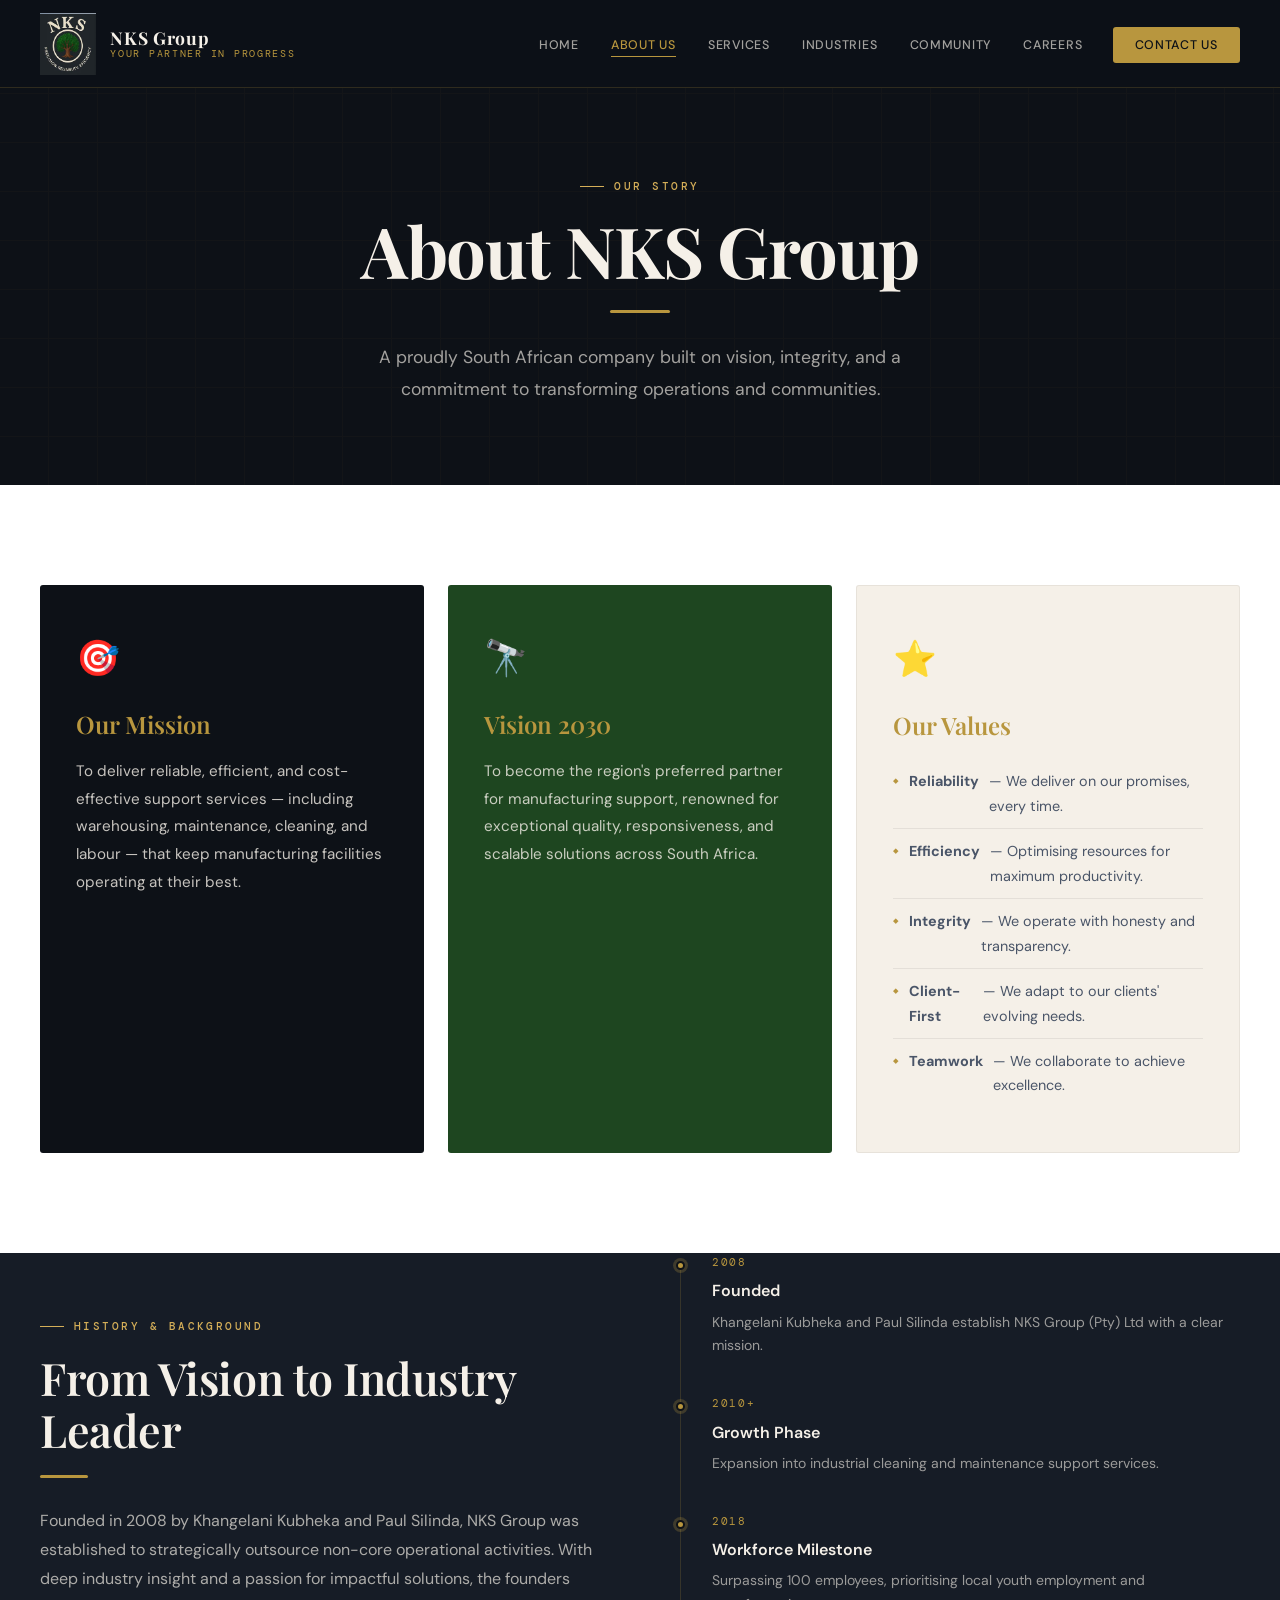
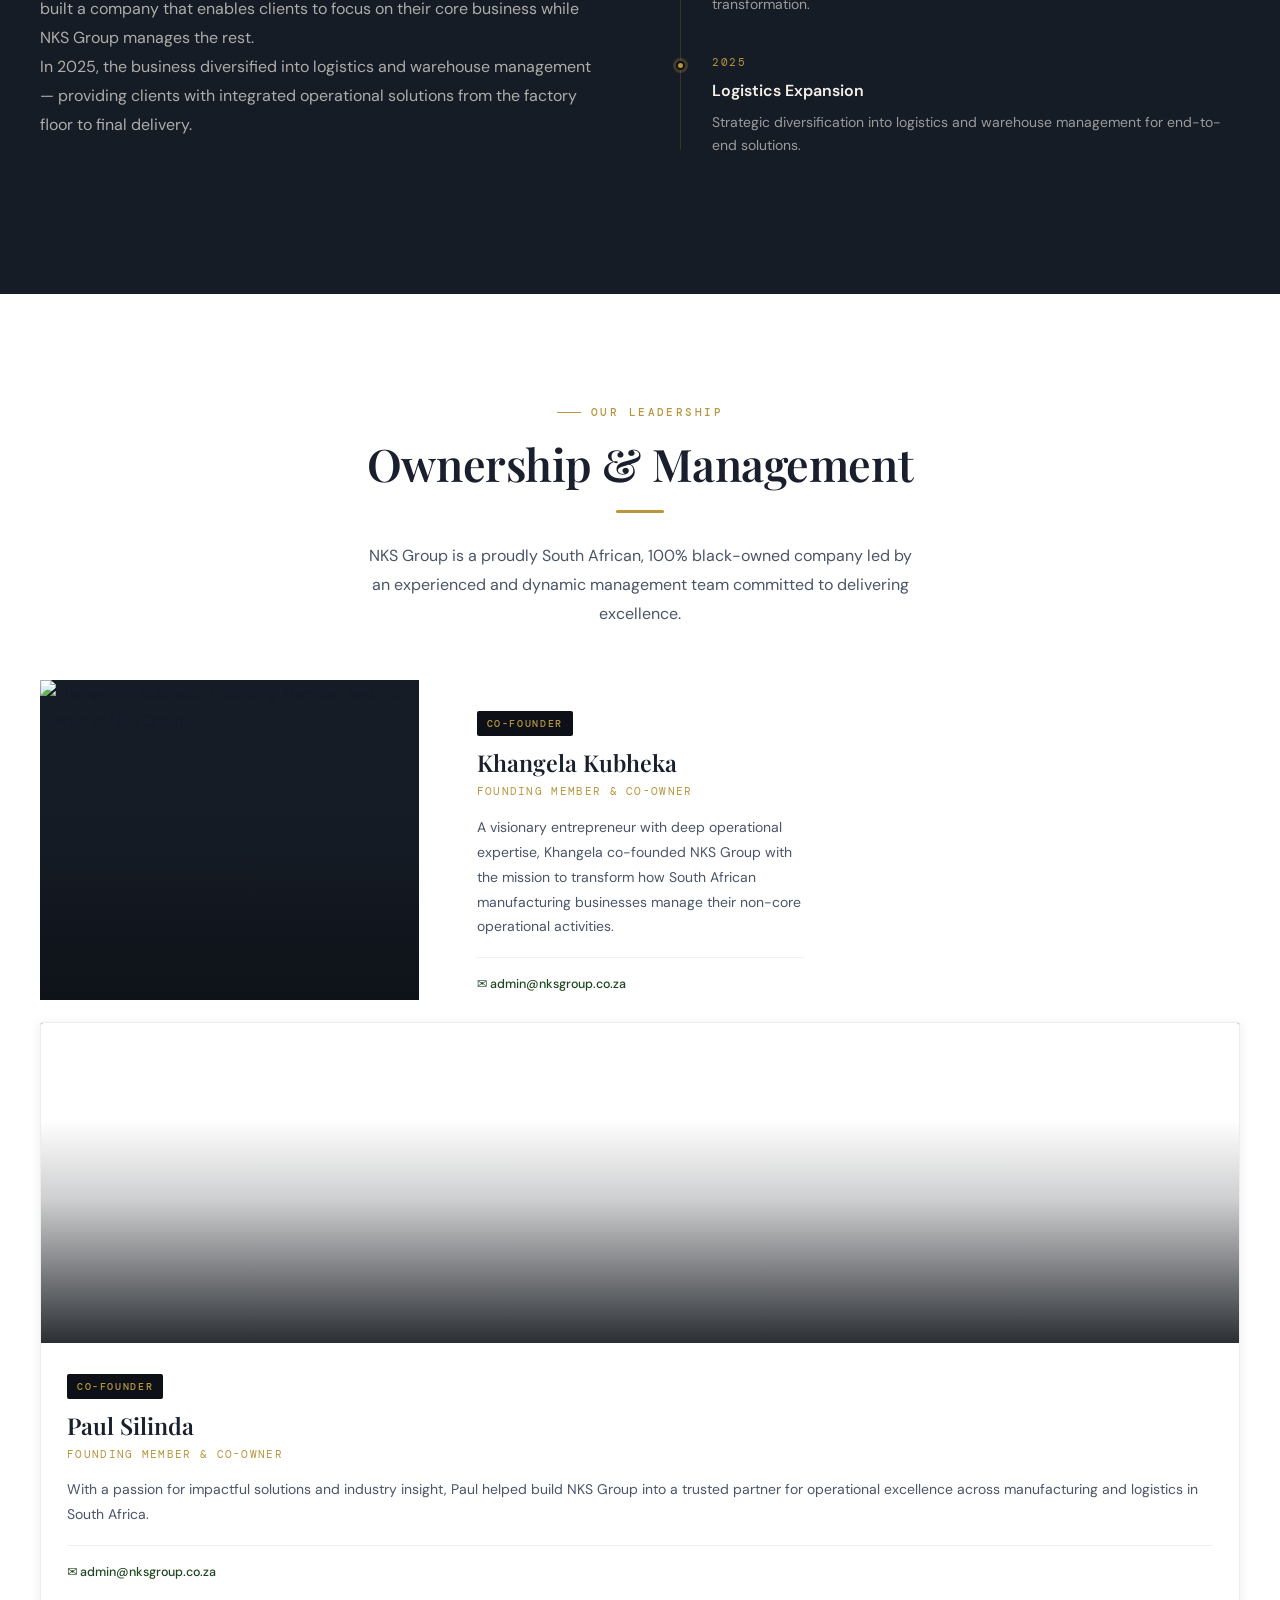
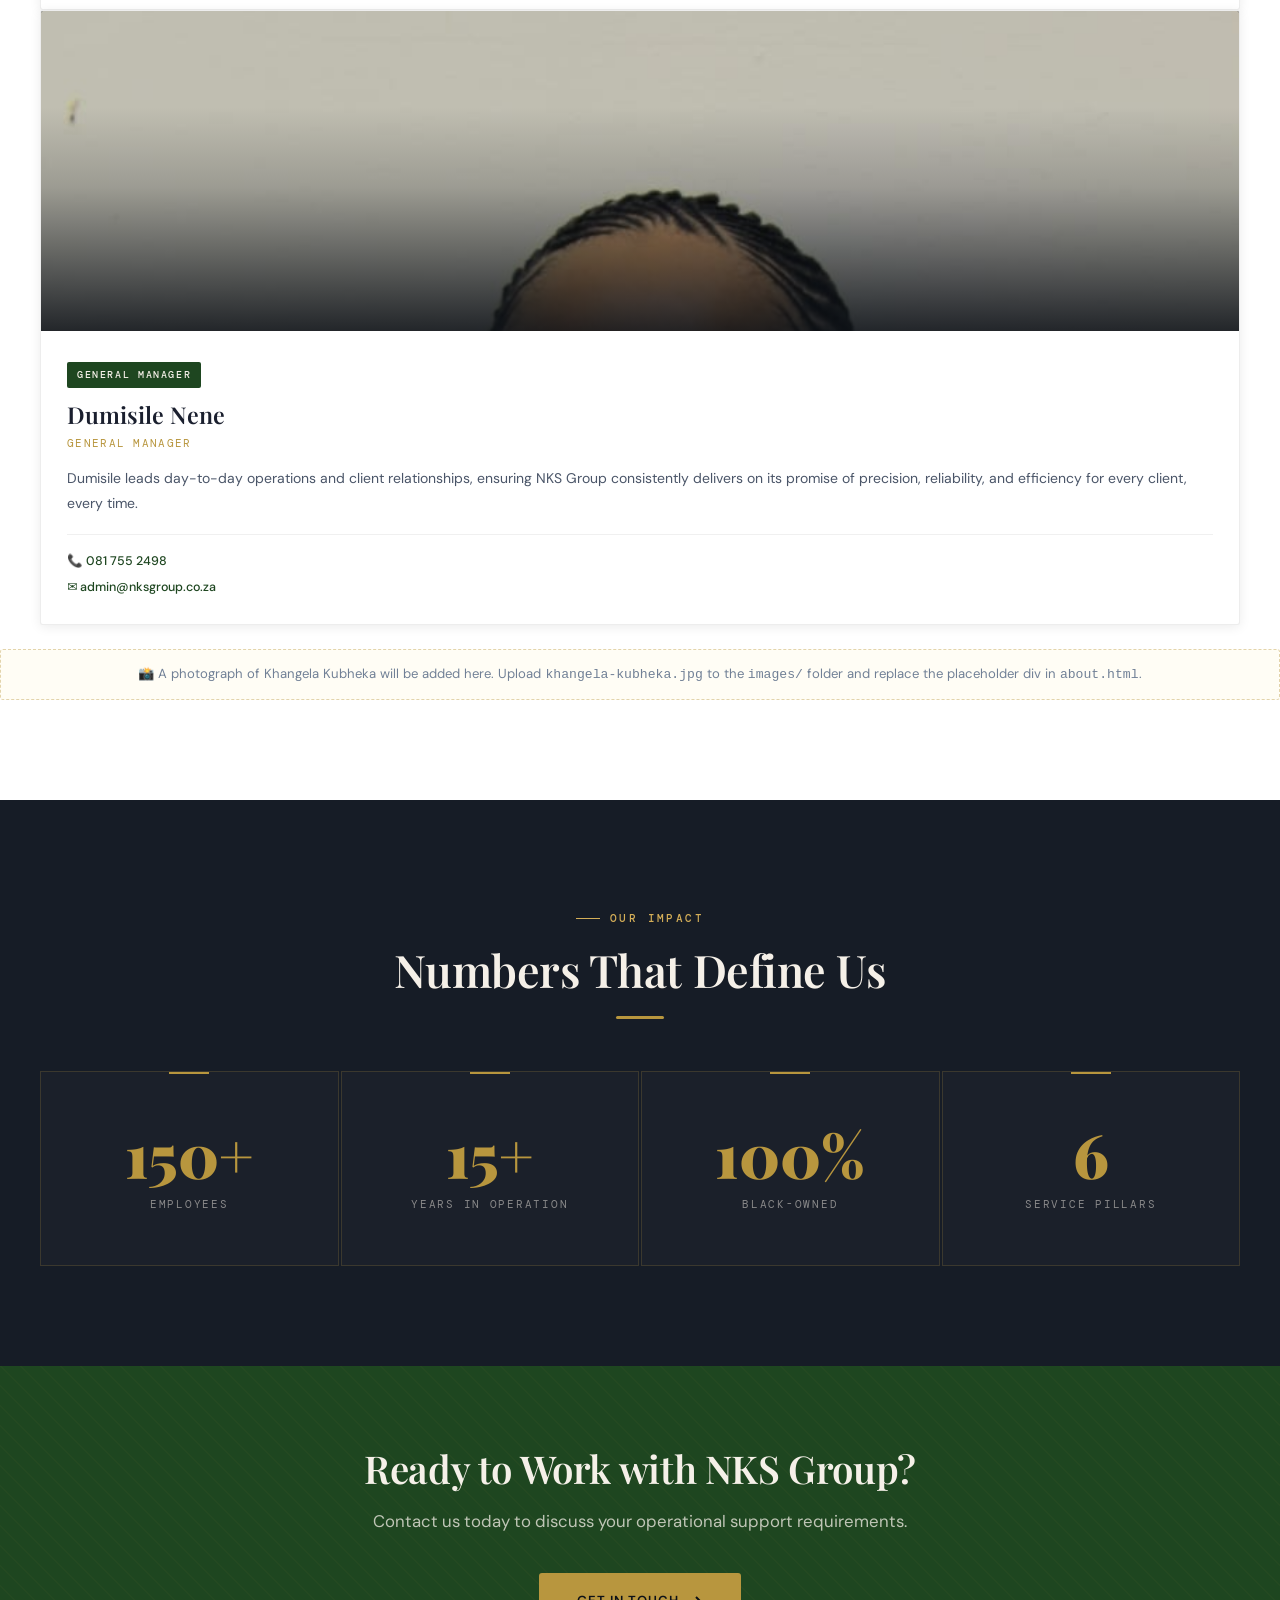
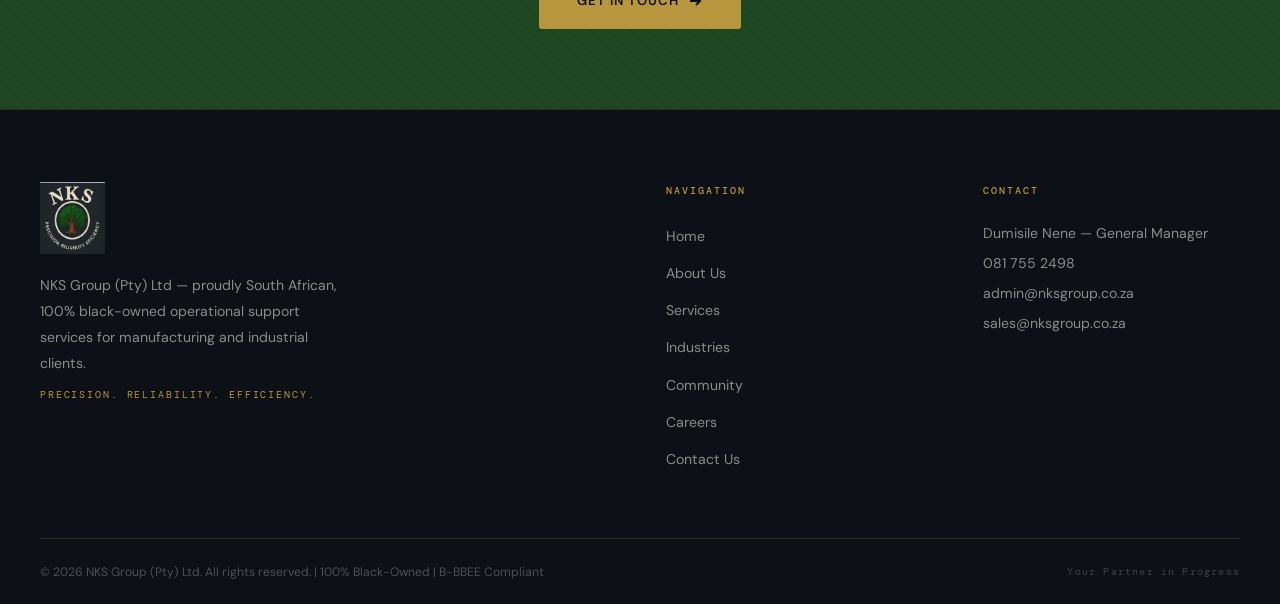
==== commit 714f6ecd: "Replace placeholder photo with actual team member photo" ====
--- a/about.html
+++ b/about.html
@@ -113,14 +113,11 @@
 
     <div class="team-grid">
 
-      <!-- KHANGELA KUBHEKA — placeholder -->
-      <div class="team-card fade-up">
-        <div class="team-photo">
-          <div class="team-photo-placeholder">
-            <svg viewBox="0 0 24 24" fill="none" stroke="currentColor" stroke-width="1"><circle cx="12" cy="8" r="4"/><path d="M4 20c0-4 3.6-7 8-7s8 3 8 7"/></svg>
-            <span>Photo Coming Soon</span>
-          </div>
+      <!-- KHANGELA KUBHEKA — real photo -->
+       <div class="team-photo bw">
+          <img src="images/khangelani-kubheka.png" alt="Khangelani Kubheka, Founding Member and Co-Owner of NKS Group"/>
           <div class="team-photo-overlay"></div>
+          <div class="team-photo-name"><span>Paul Silinda</span></div>
         </div>
         <div class="team-body">
           <span class="team-badge founder">Co-Founder</span>
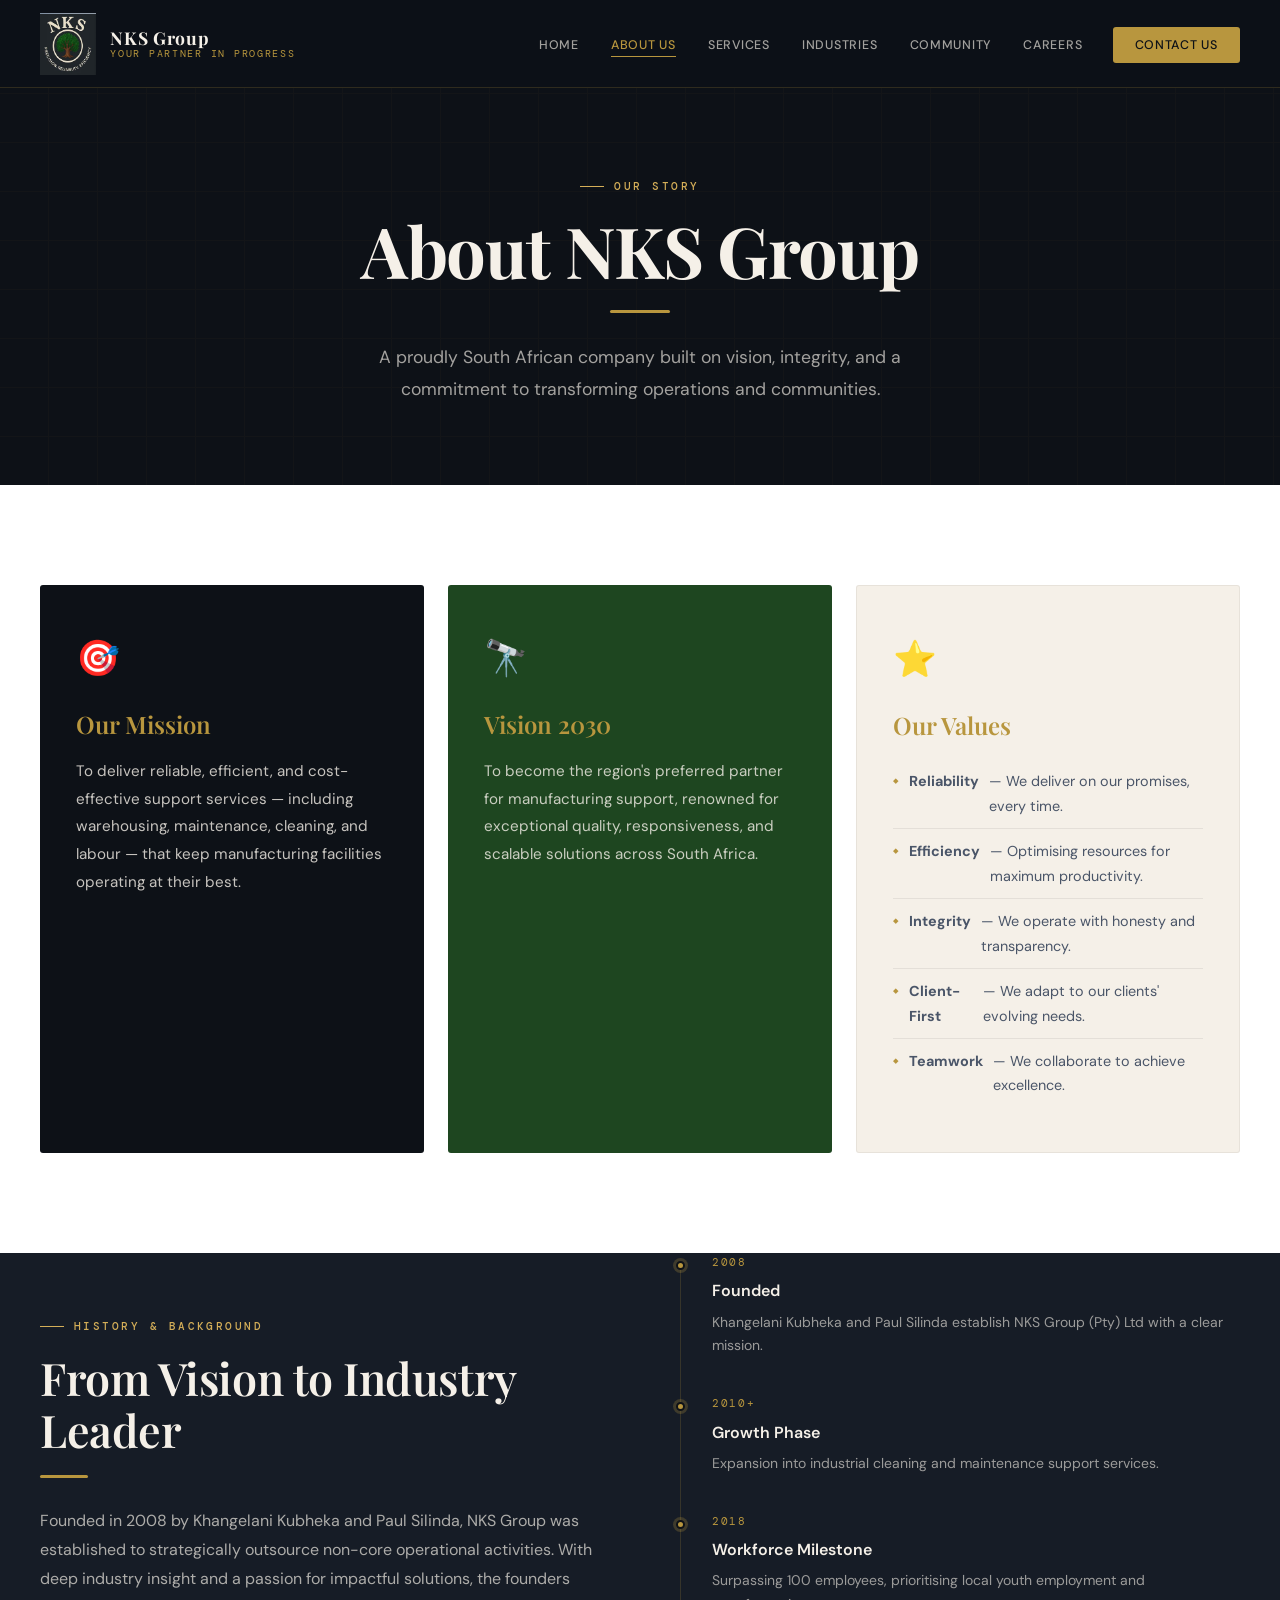
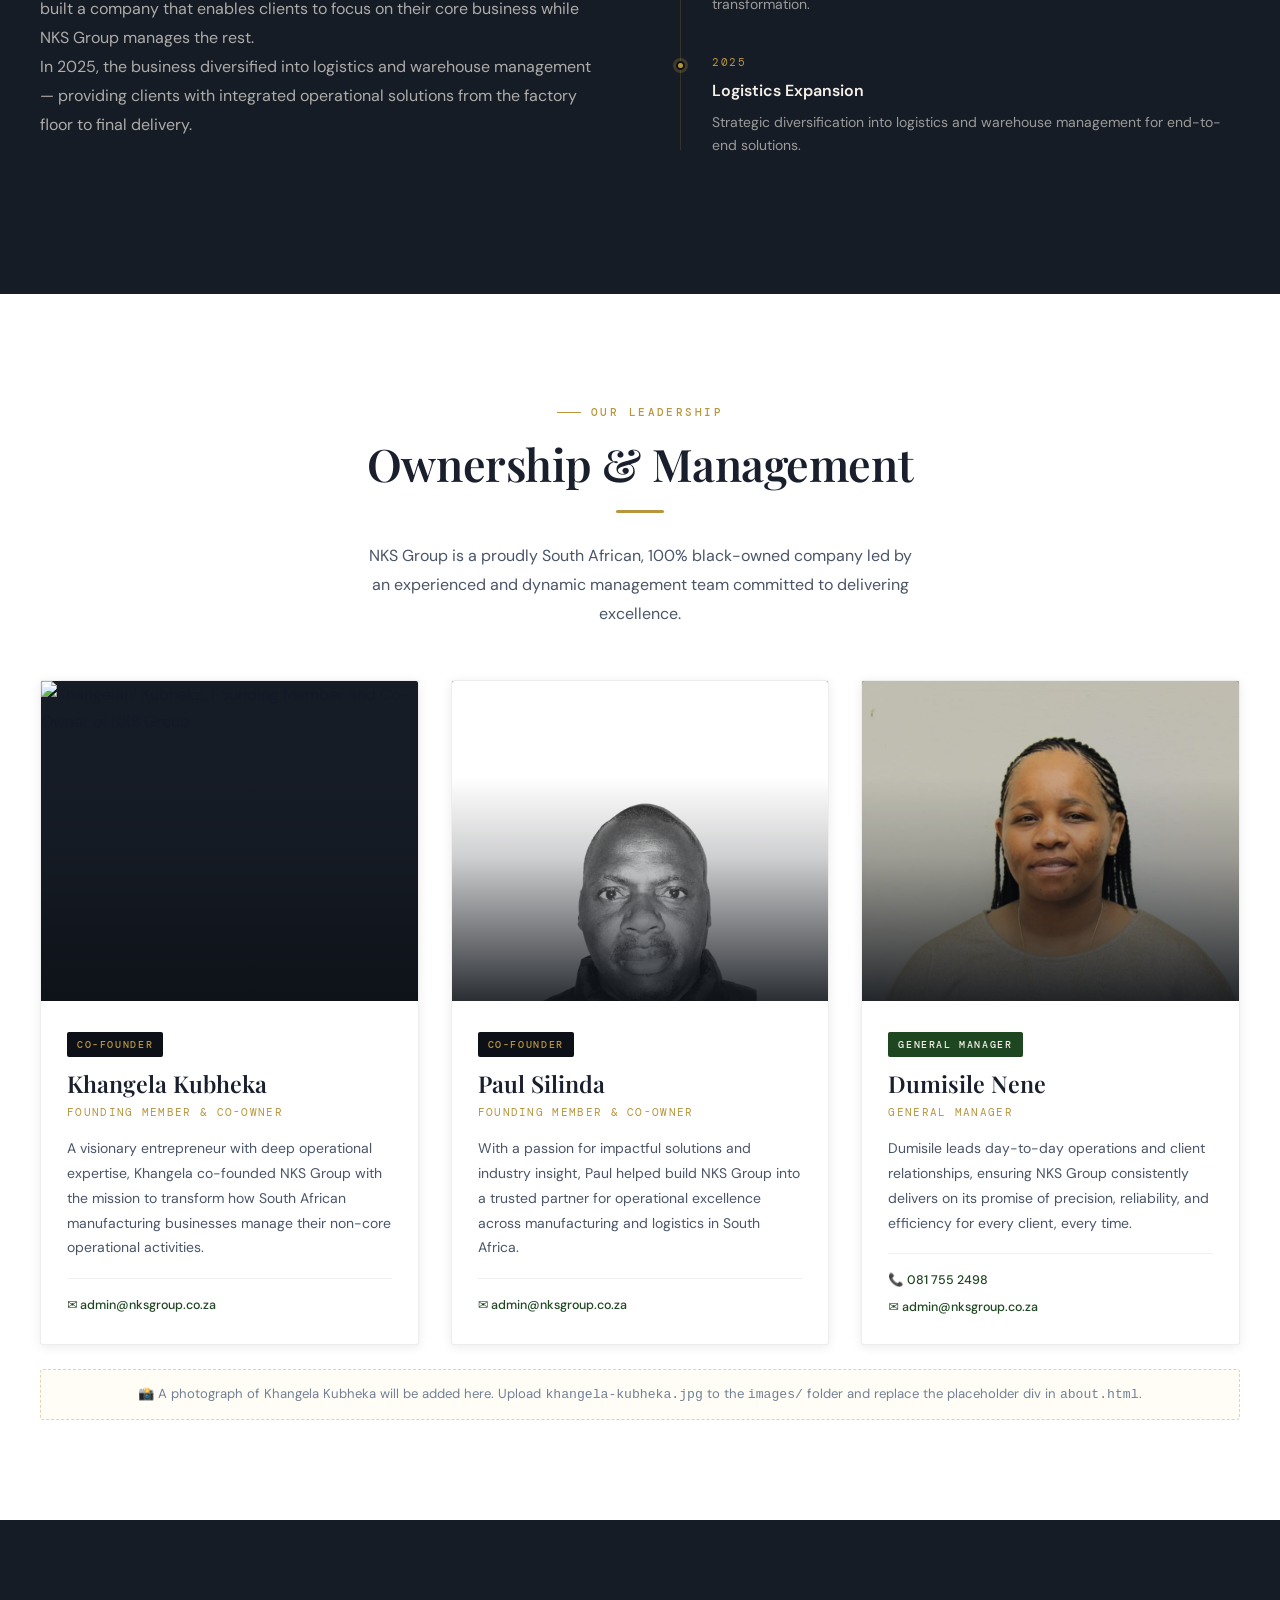
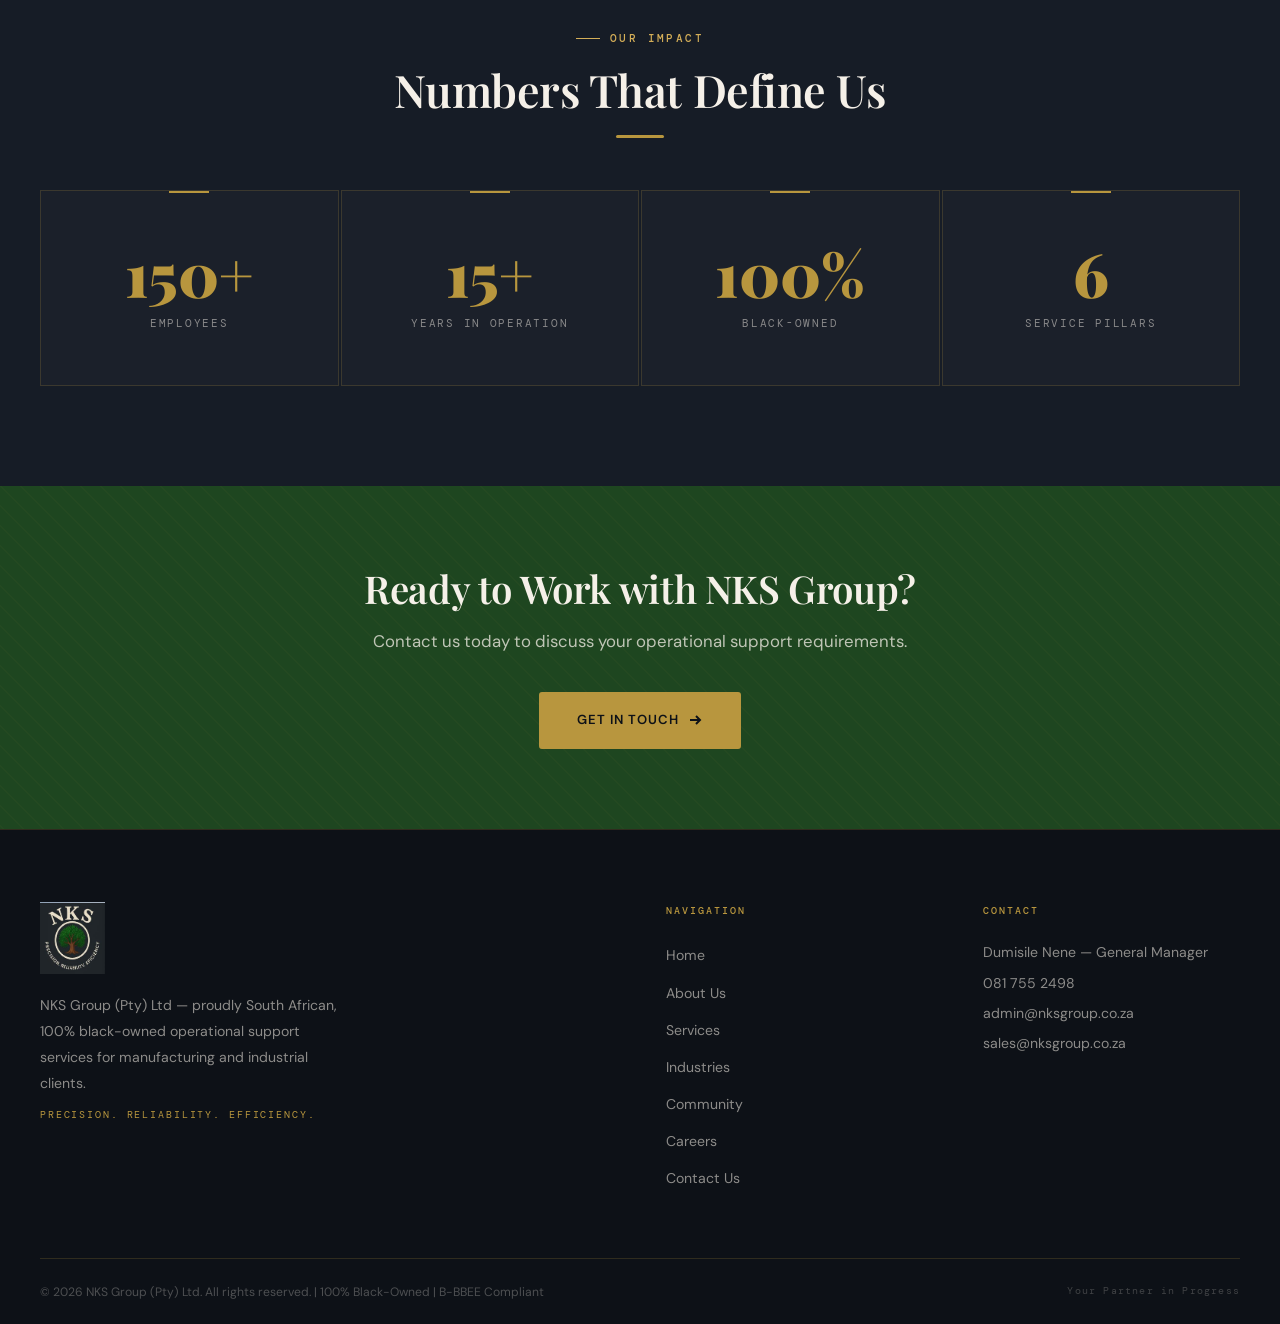
==== commit 445340fc: "Update about.html" ====
--- a/about.html
+++ b/about.html
@@ -114,7 +114,8 @@
     <div class="team-grid">
 
       <!-- KHANGELA KUBHEKA — real photo -->
-       <div class="team-photo bw">
+      <div class="team-card fade-up">
+        <div class="team-photo bw">
           <img src="images/khangelani-kubheka.png" alt="Khangelani Kubheka, Founding Member and Co-Owner of NKS Group"/>
           <div class="team-photo-overlay"></div>
           <div class="team-photo-name"><span>Paul Silinda</span></div>
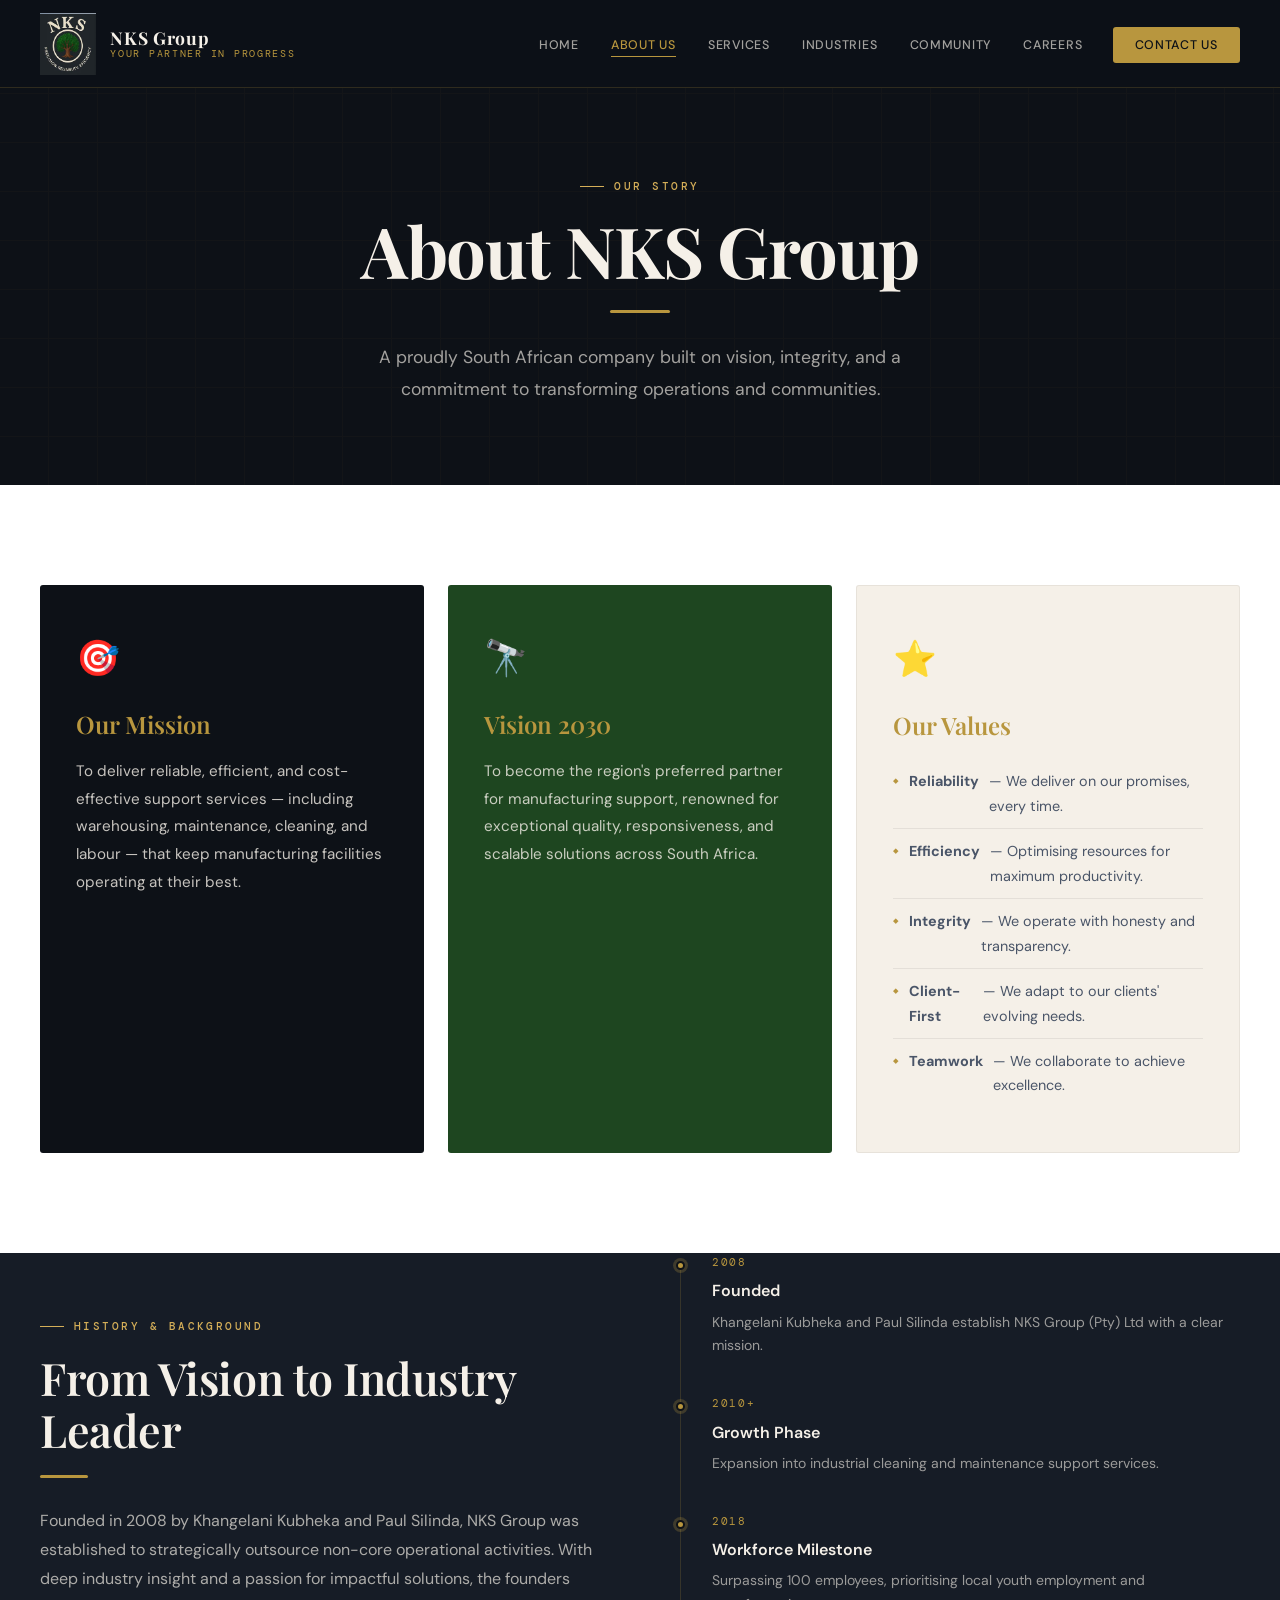
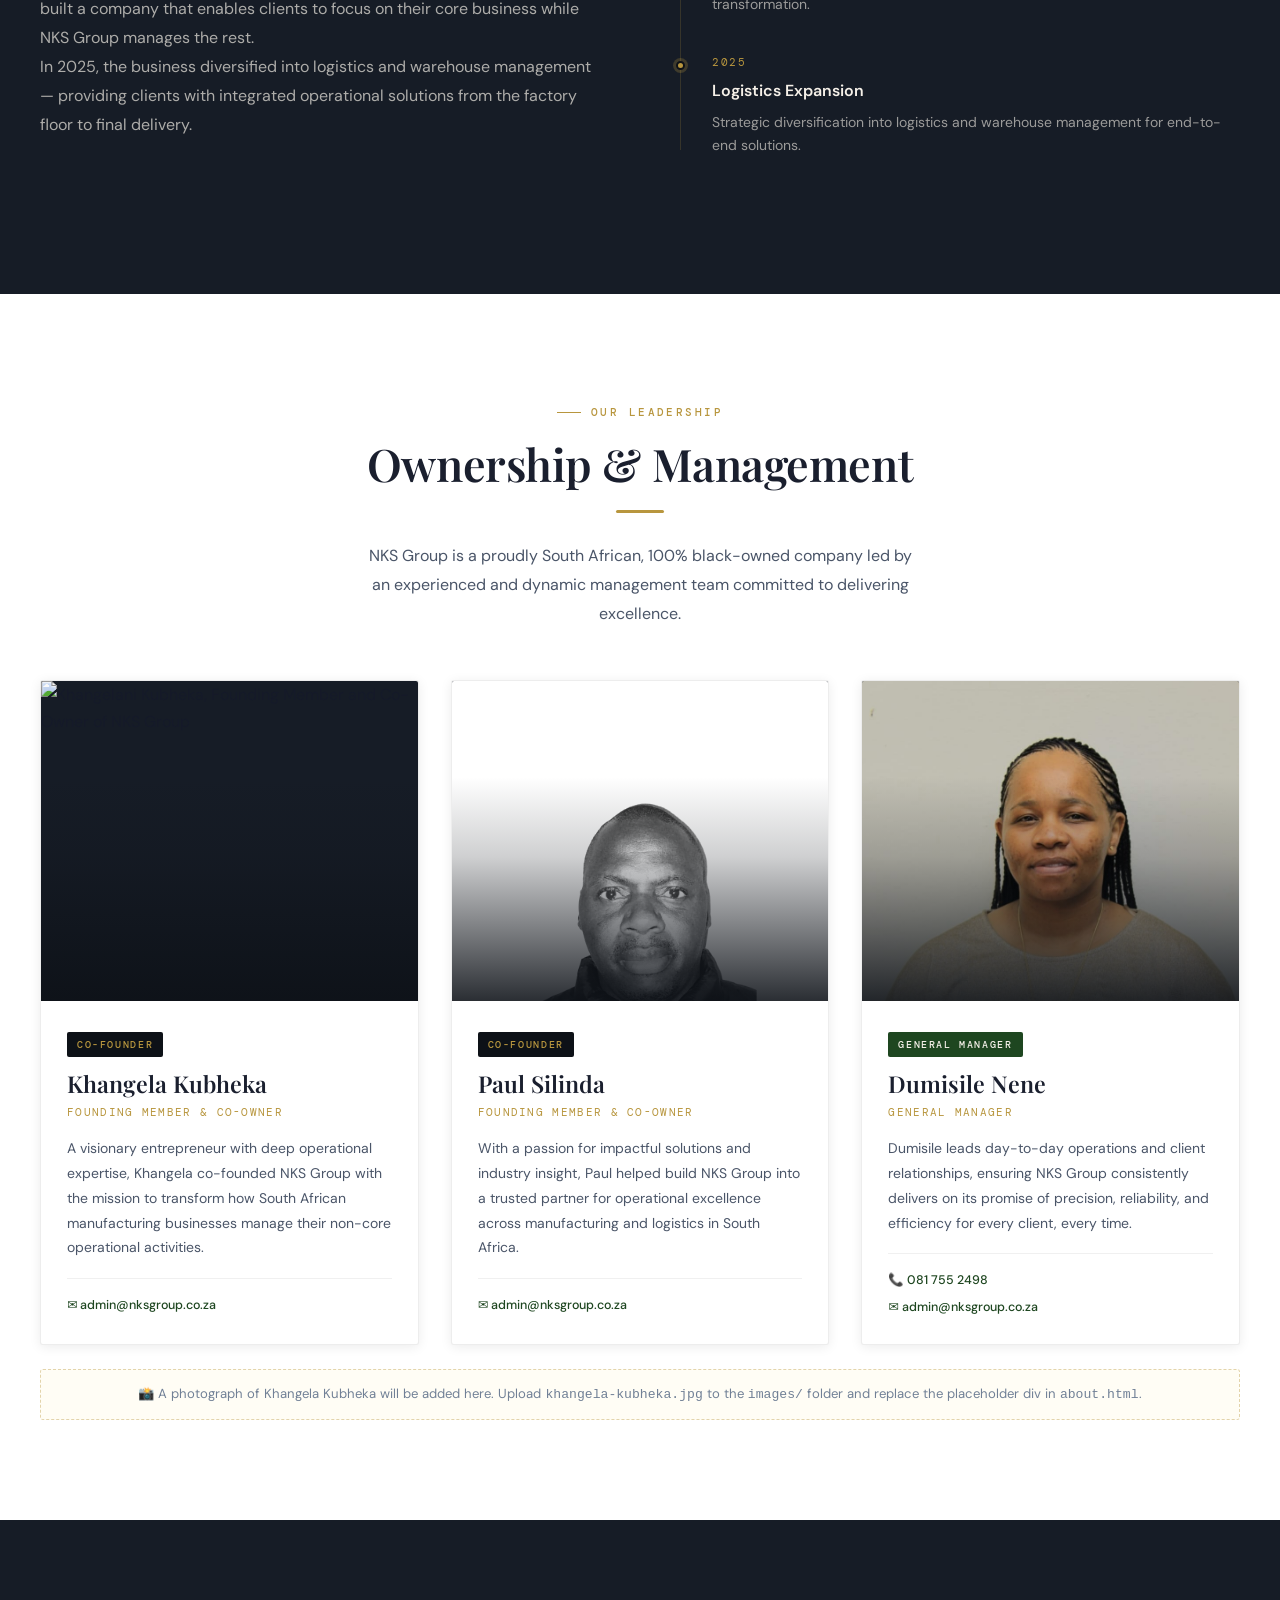
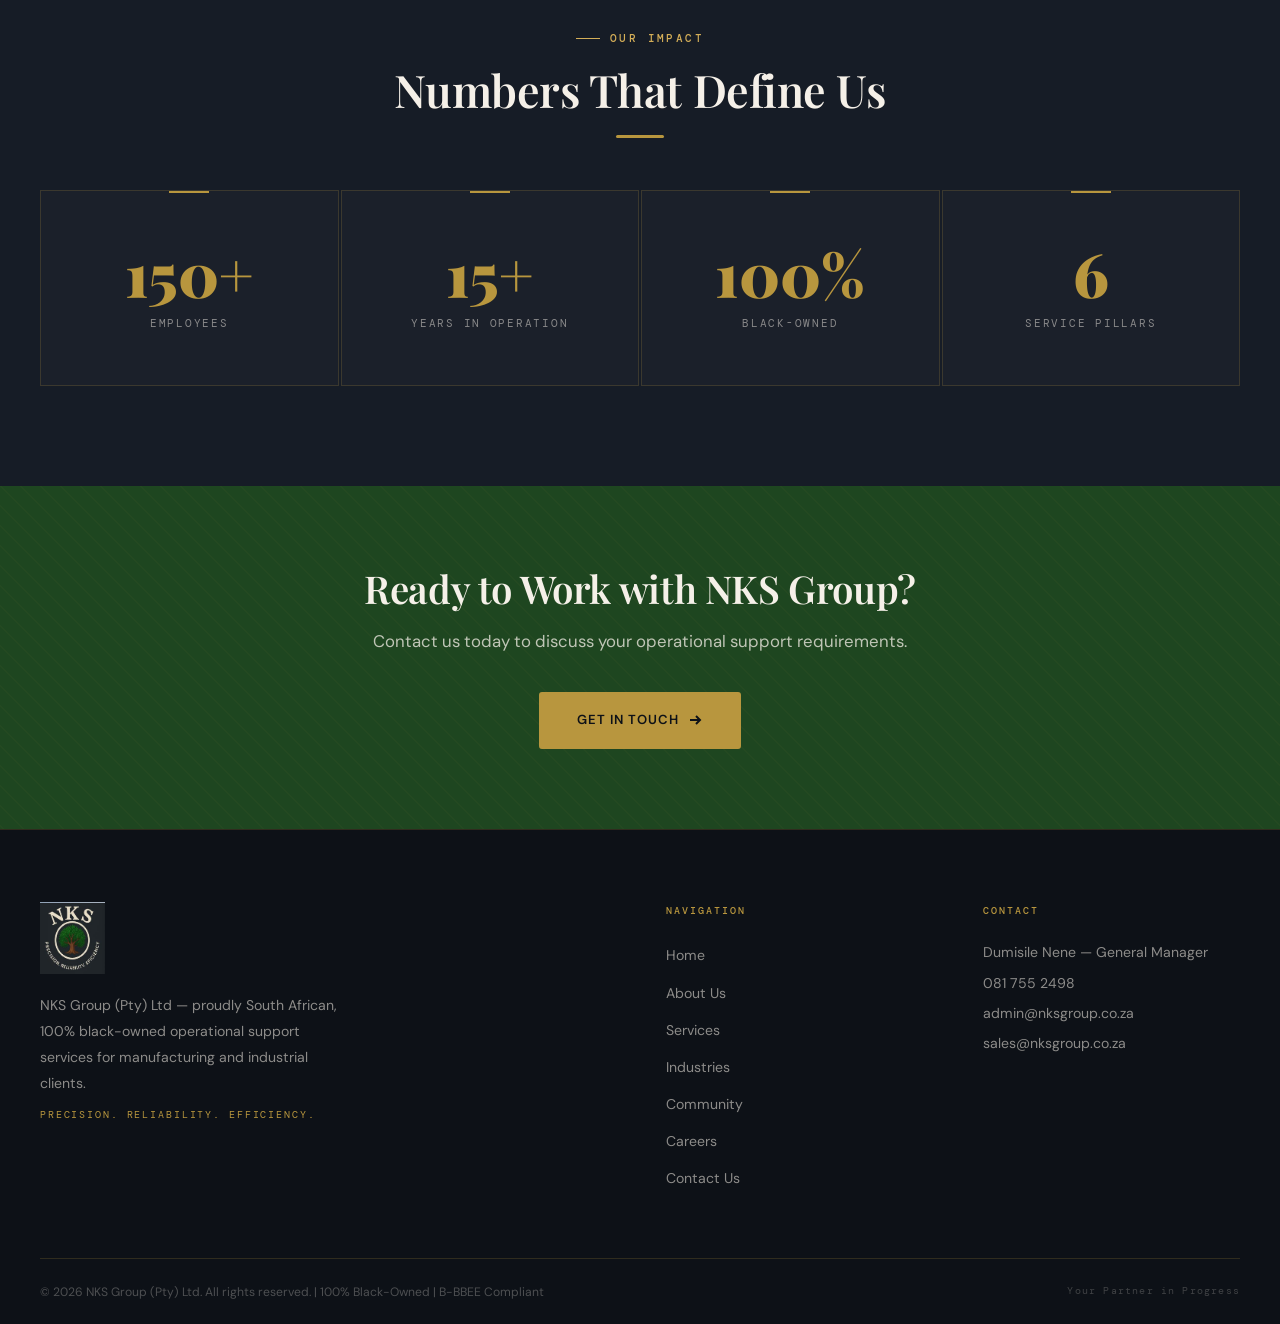
==== commit f1ebc33f: "Update about.html" ====
--- a/about.html
+++ b/about.html
@@ -115,10 +115,10 @@
 
       <!-- KHANGELA KUBHEKA — real photo -->
       <div class="team-card fade-up">
-        <div class="team-photo bw">
+        <div class="team-photo">
           <img src="images/khangelani-kubheka.png" alt="Khangelani Kubheka, Founding Member and Co-Owner of NKS Group"/>
           <div class="team-photo-overlay"></div>
-          <div class="team-photo-name"><span>Paul Silinda</span></div>
+          <div class="team-photo-name"><span>Khangelani Kubheka</span></div>
         </div>
         <div class="team-body">
           <span class="team-badge founder">Co-Founder</span>
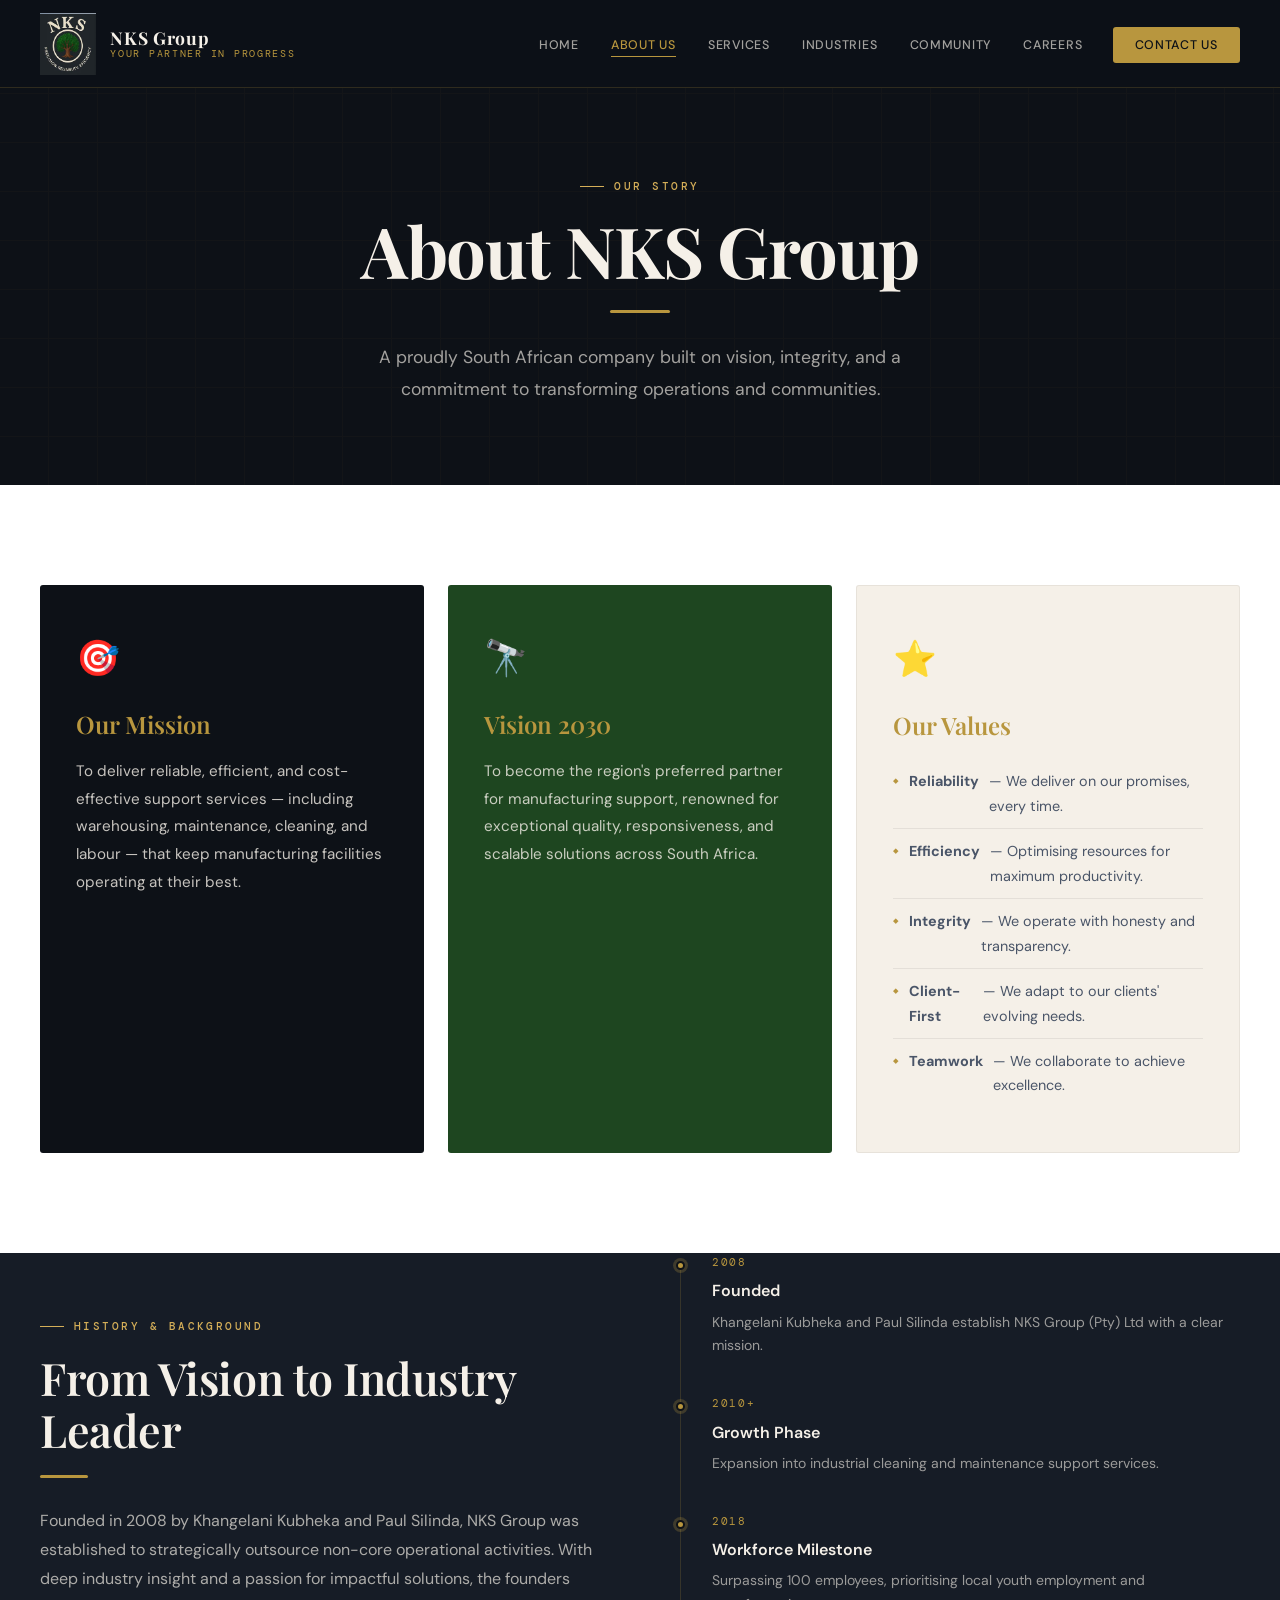
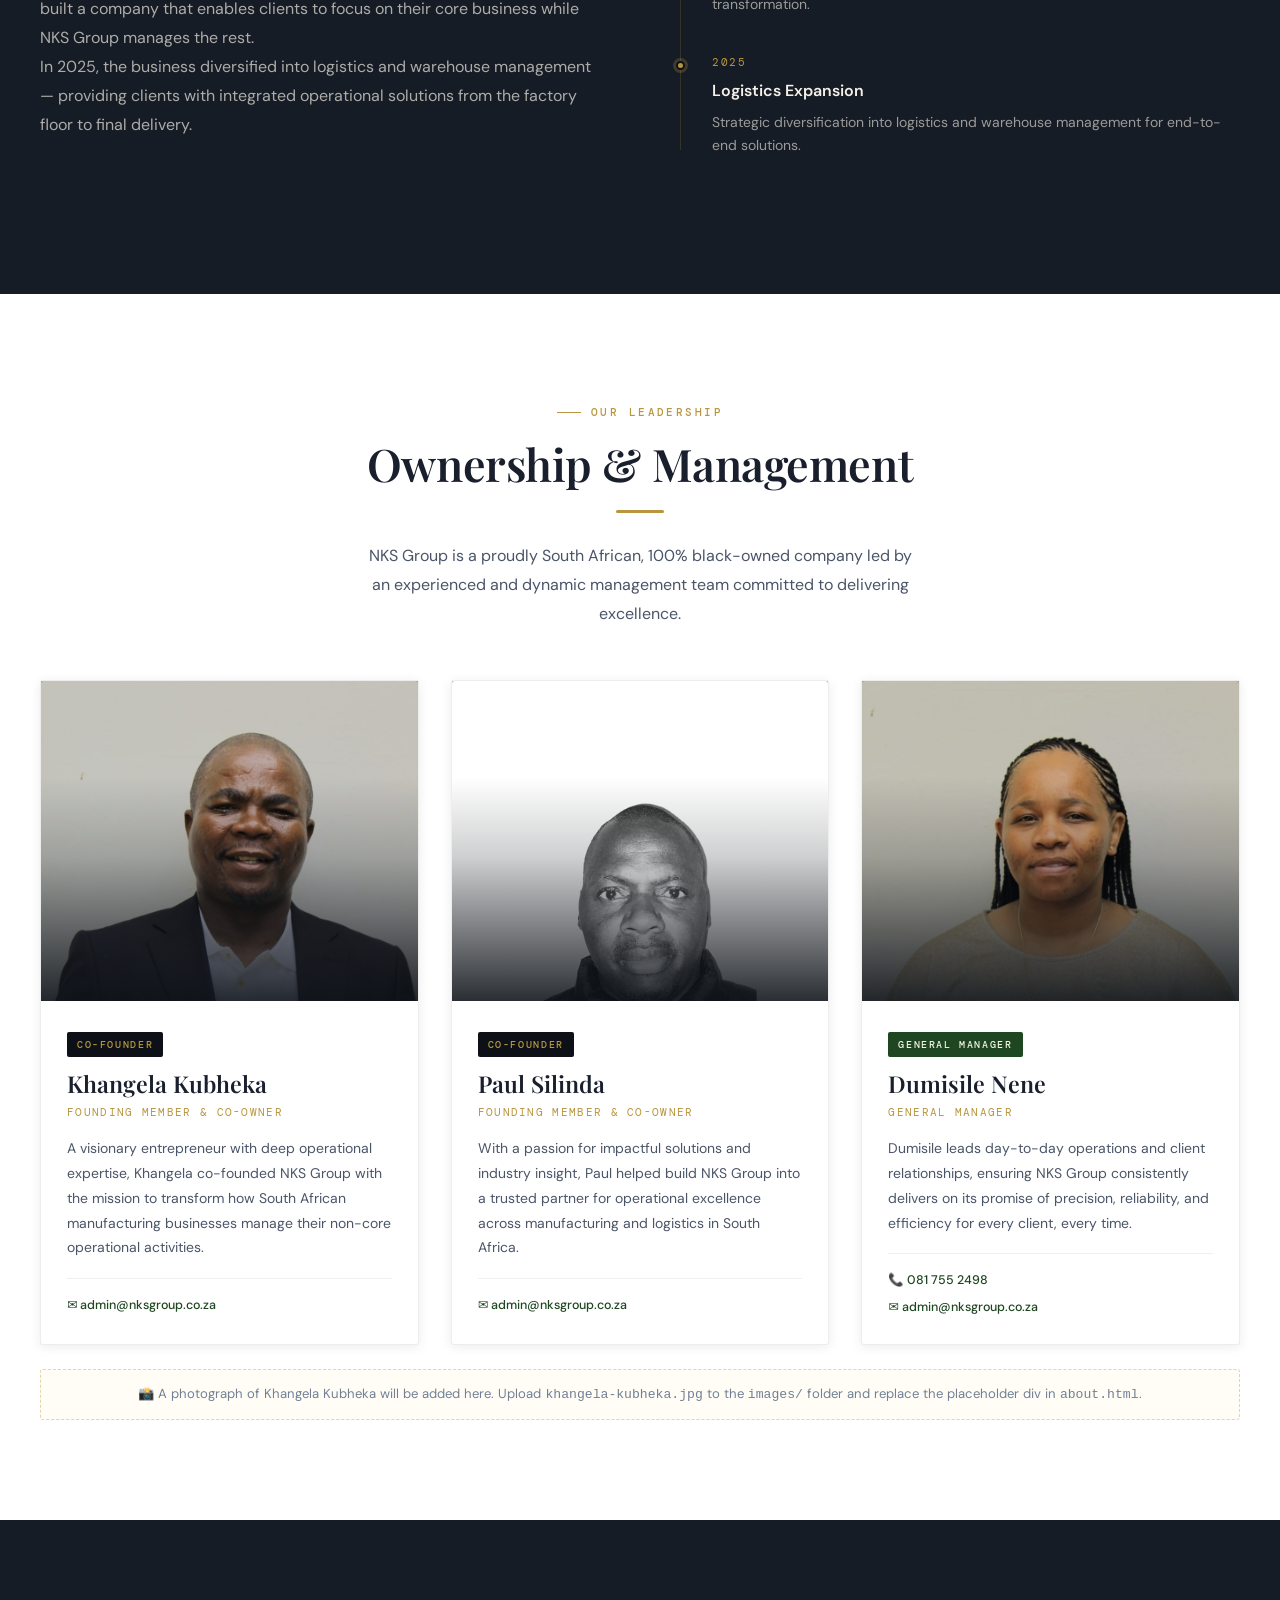
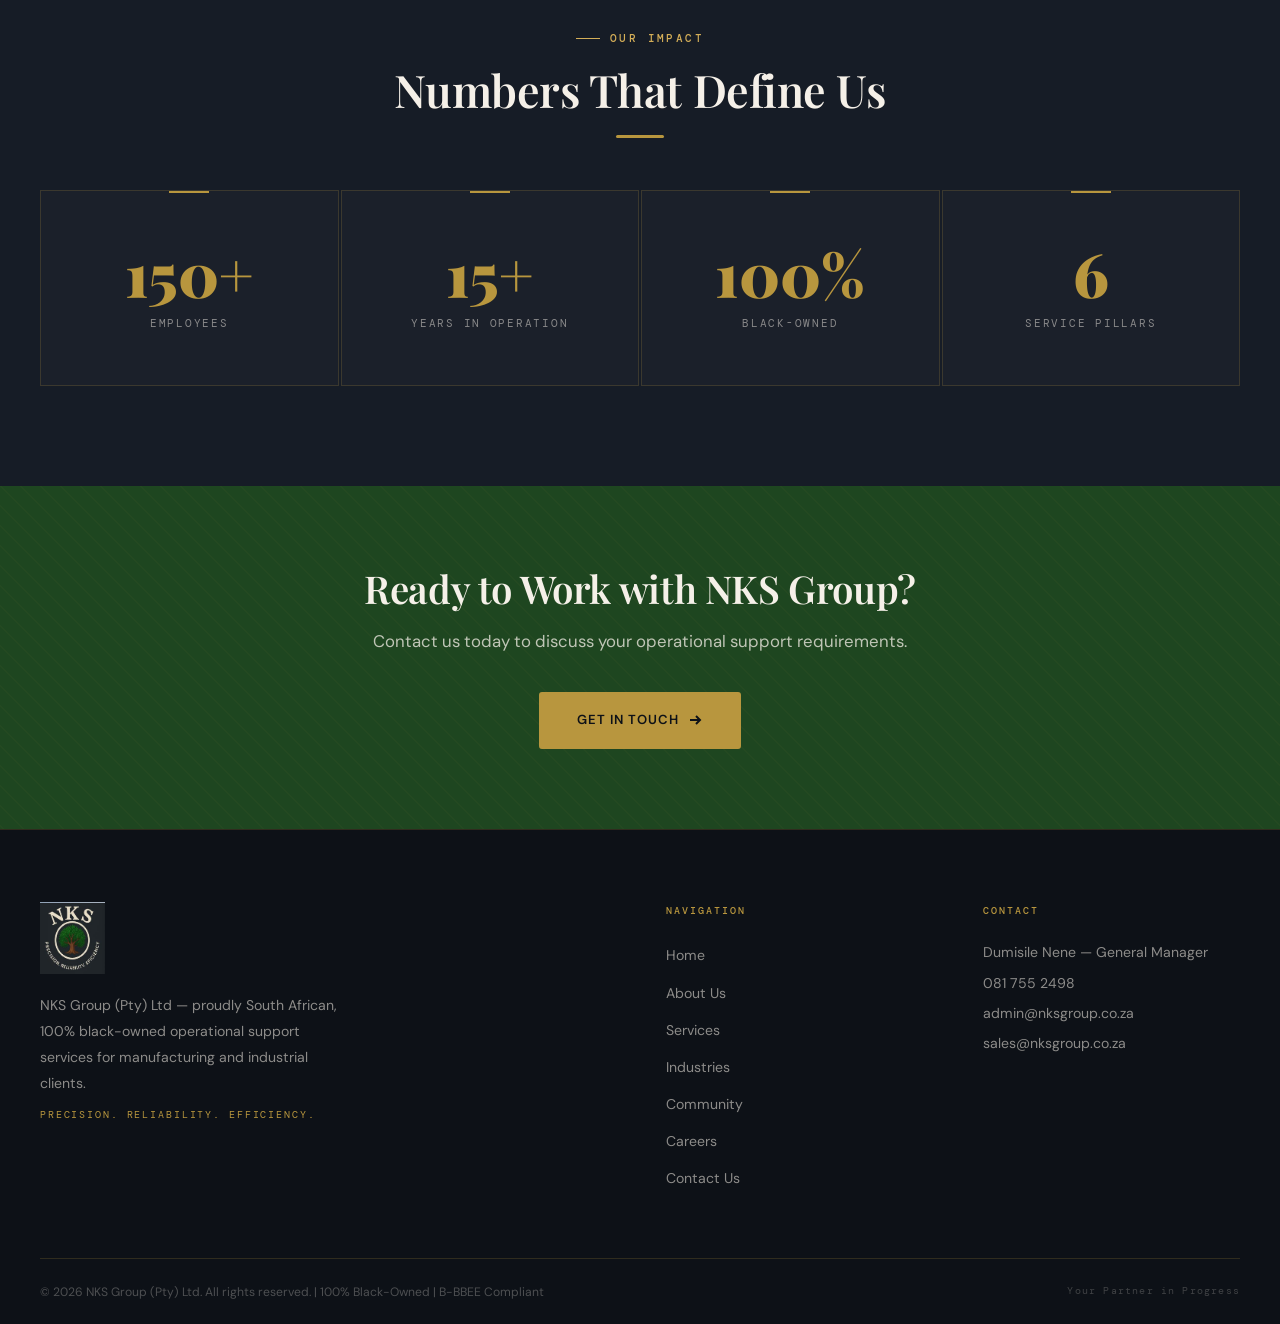
==== commit 9873b89b: "Update about.html" ====
--- a/about.html
+++ b/about.html
@@ -116,7 +116,7 @@
       <!-- KHANGELA KUBHEKA — real photo -->
       <div class="team-card fade-up">
         <div class="team-photo">
-          <img src="images/khangelani-kubheka.png" alt="Khangelani Kubheka, Founding Member and Co-Owner of NKS Group"/>
+          <img src="images/khangelani-kubheka.jpg" alt="Khangelani Kubheka, Founding Member and Co-Owner of NKS Group"/>
           <div class="team-photo-overlay"></div>
           <div class="team-photo-name"><span>Khangelani Kubheka</span></div>
         </div>
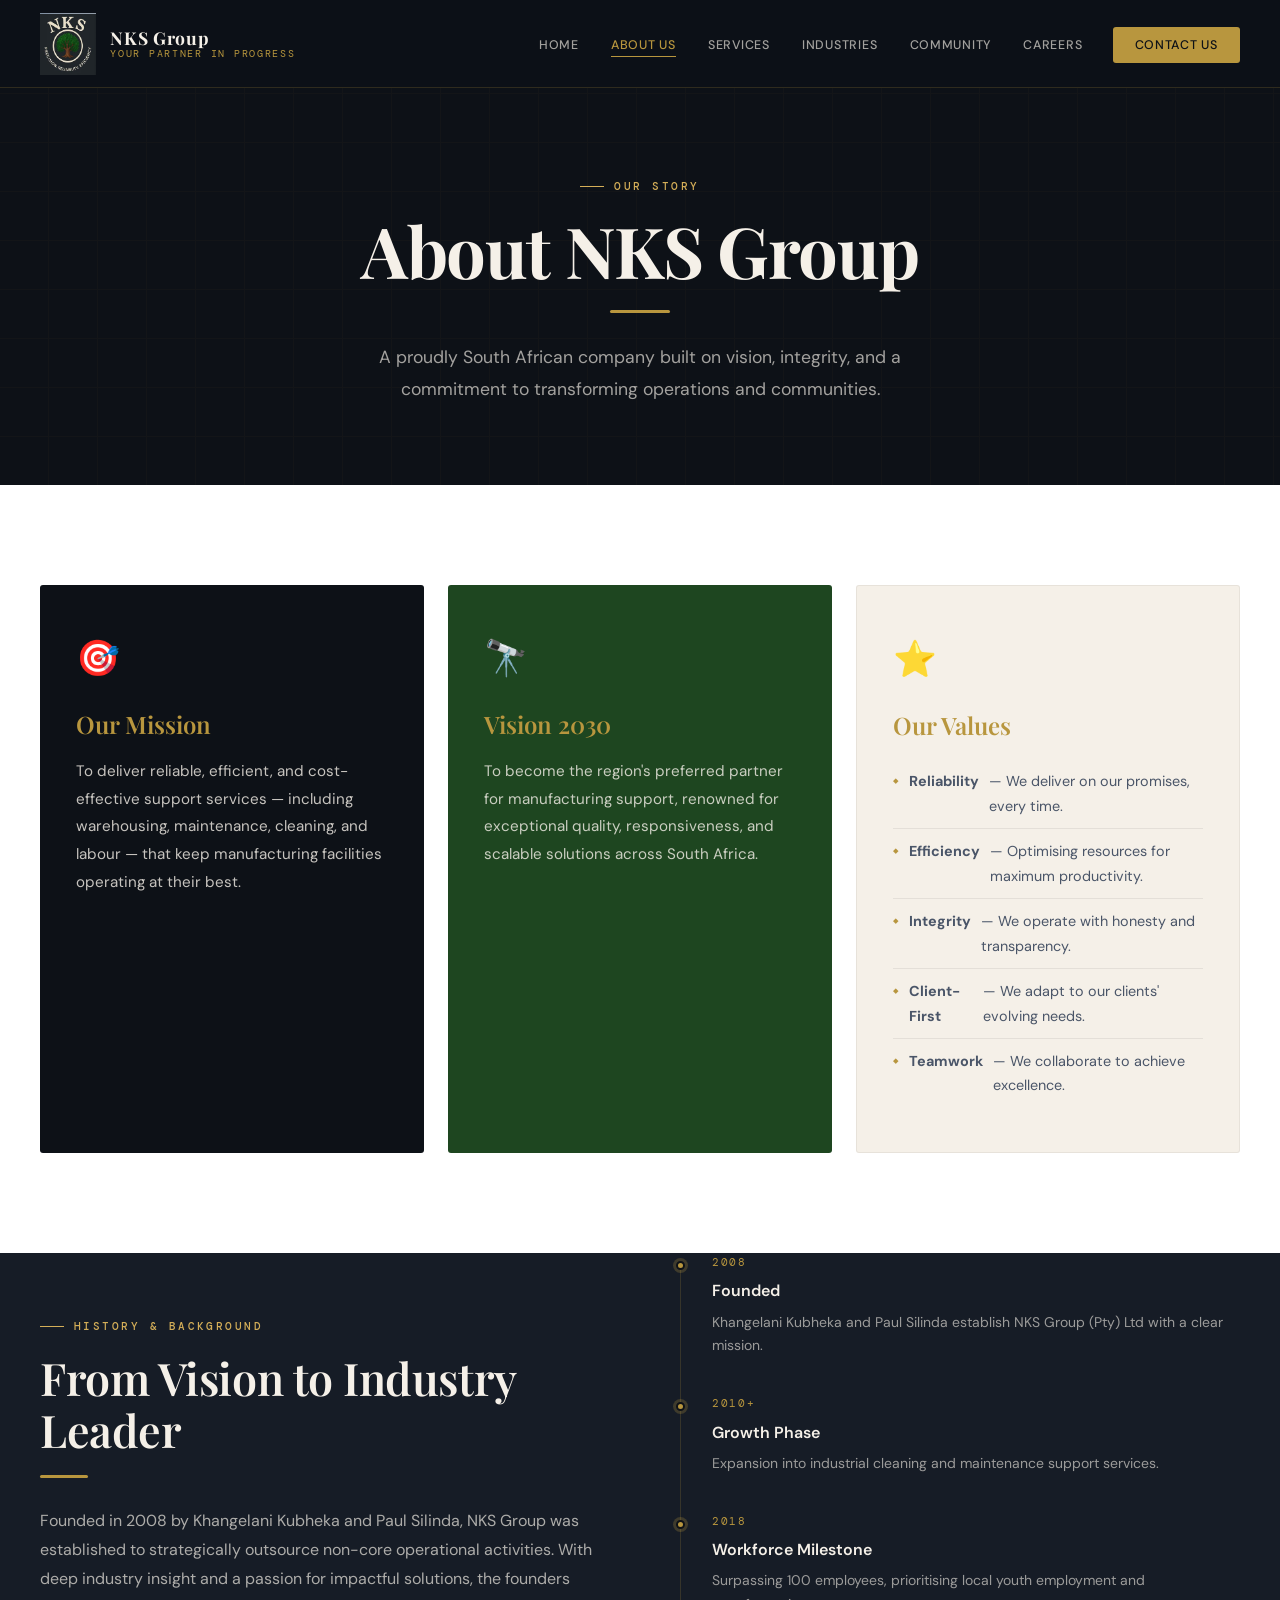
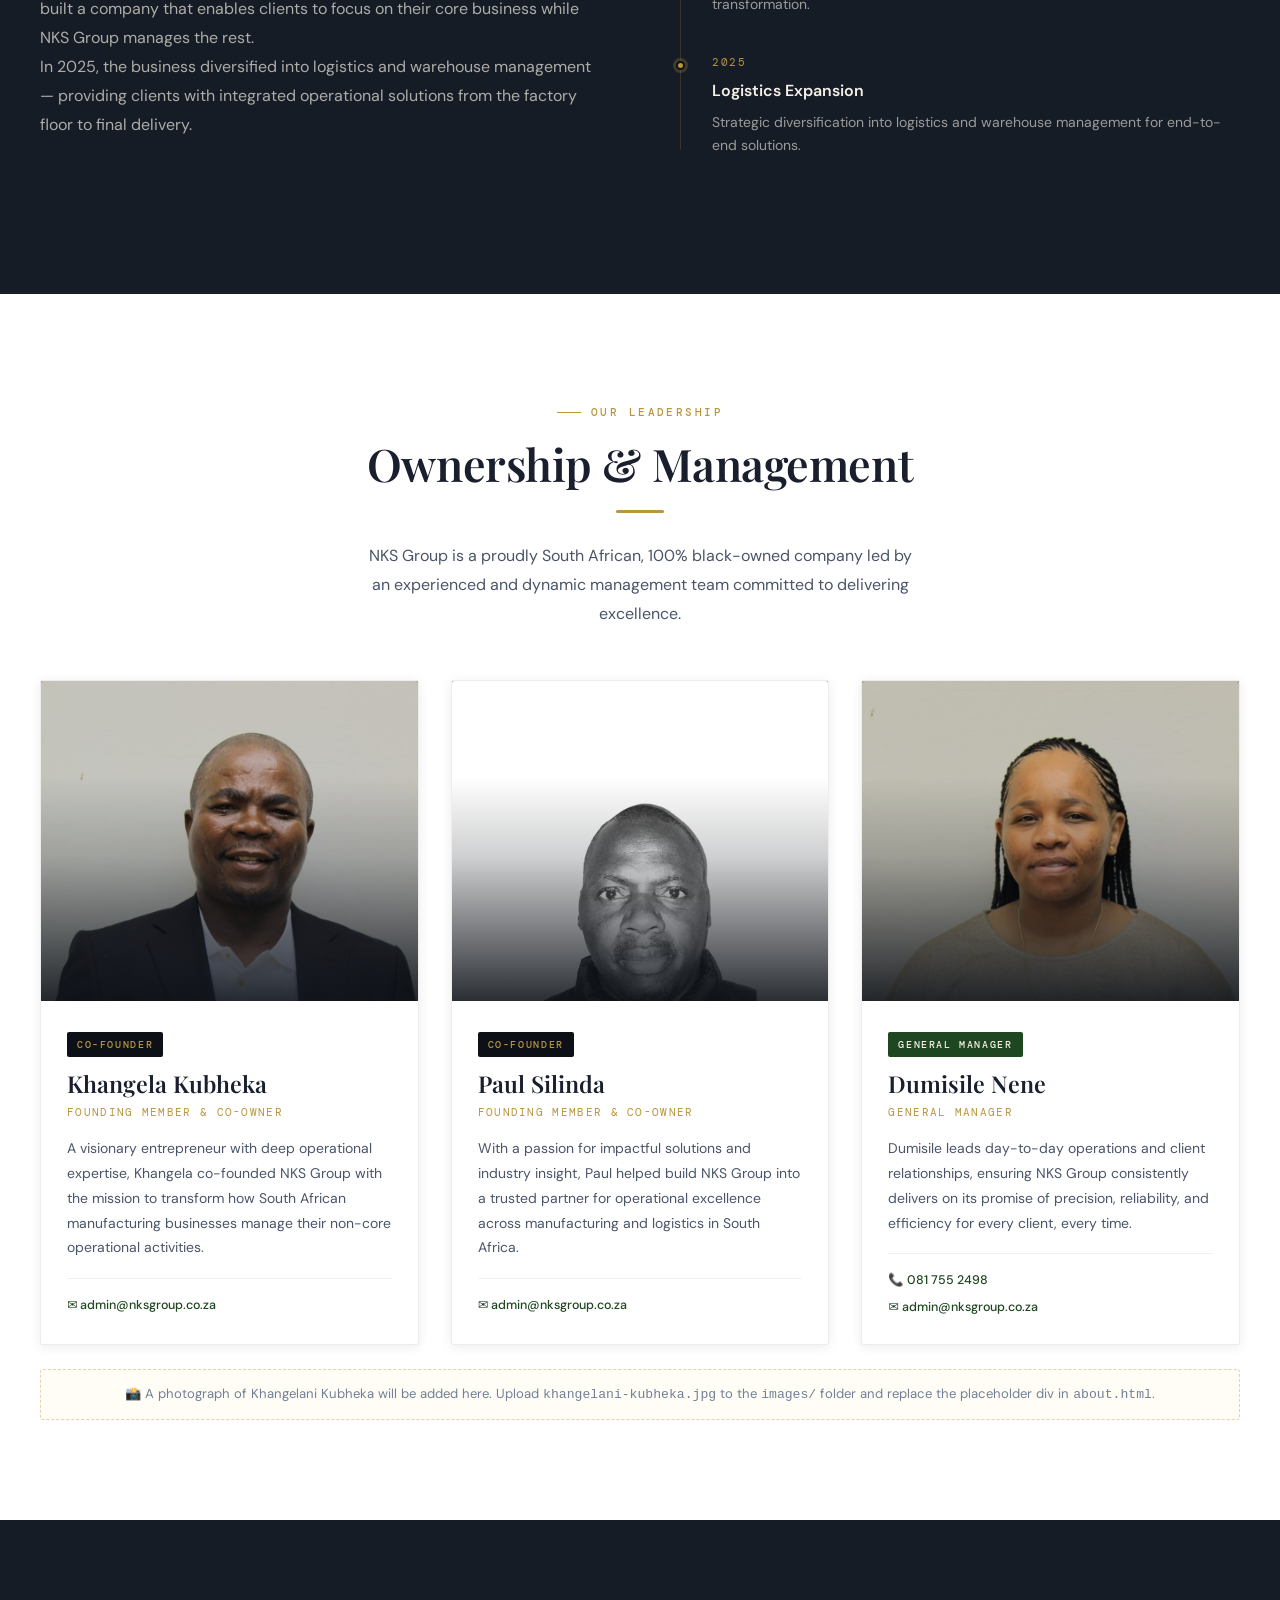
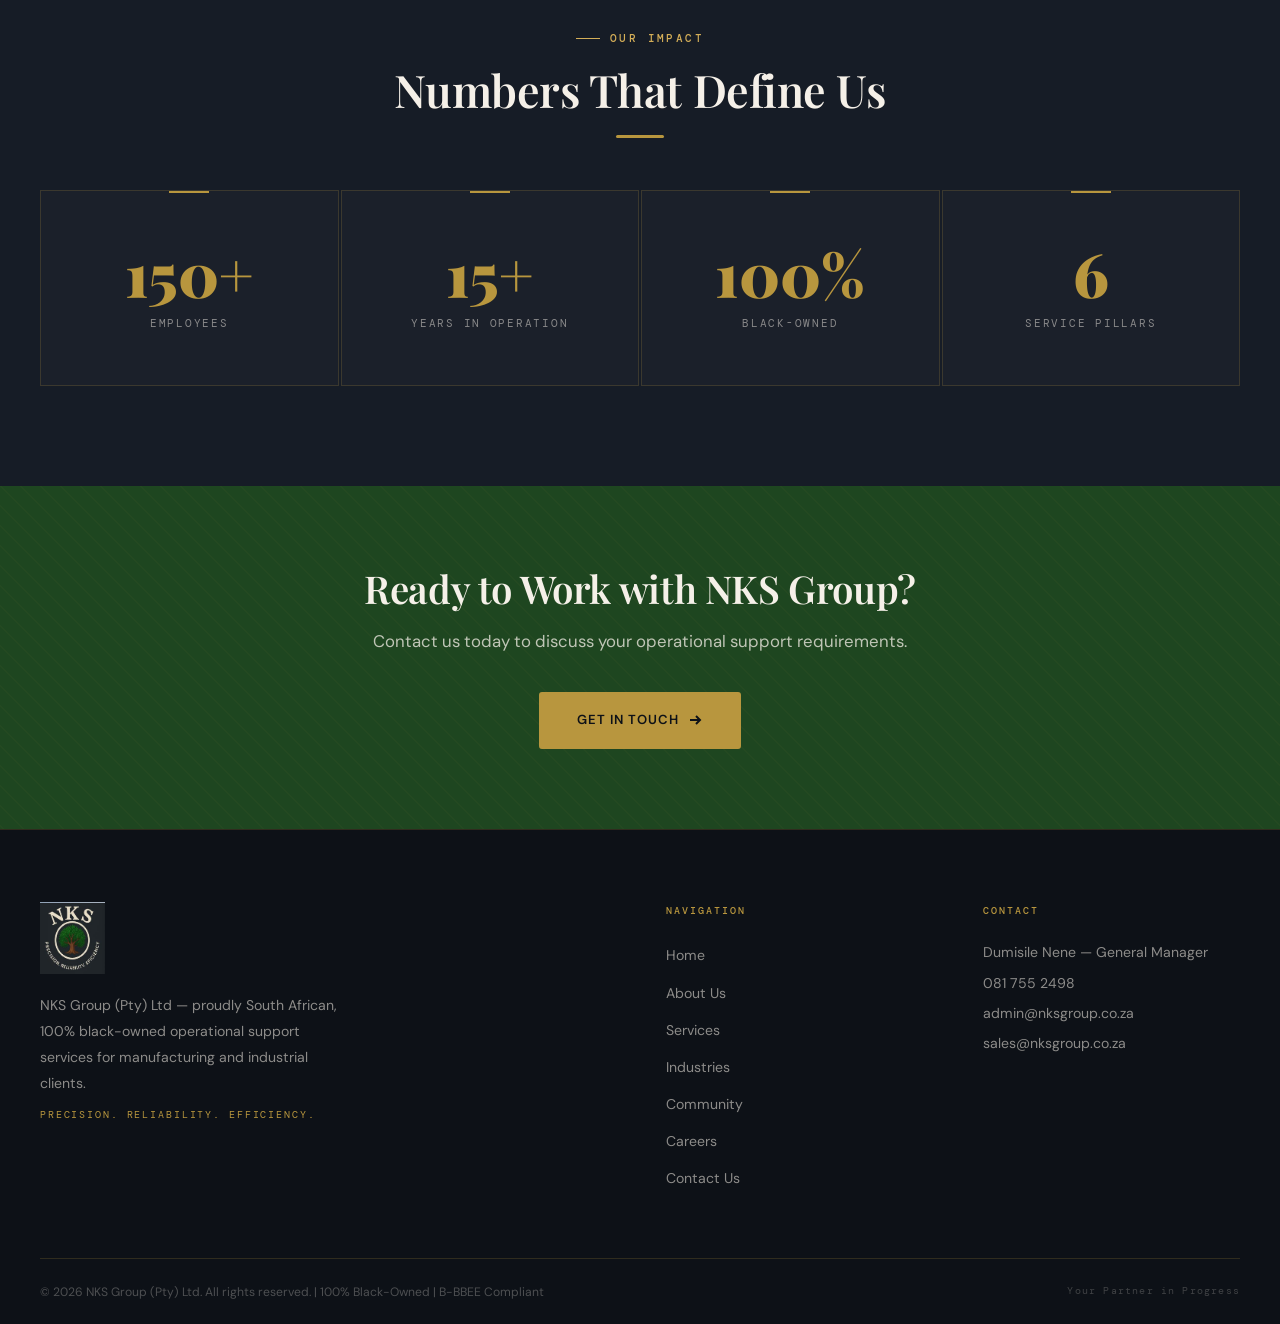
==== commit 492f2e51: "Update about.html" ====
--- a/about.html
+++ b/about.html
@@ -169,7 +169,7 @@
       </div>
 
     </div>
-    <p class="photo-pending">📸 A photograph of Khangela Kubheka will be added here. Upload <code>khangela-kubheka.jpg</code> to the <code>images/</code> folder and replace the placeholder div in <code>about.html</code>.</p>
+    <p class="photo-pending">📸 A photograph of Khangelani Kubheka will be added here. Upload <code>khangelani-kubheka.jpg</code> to the <code>images/</code> folder and replace the placeholder div in <code>about.html</code>.</p>
   </div>
 </section>
 
